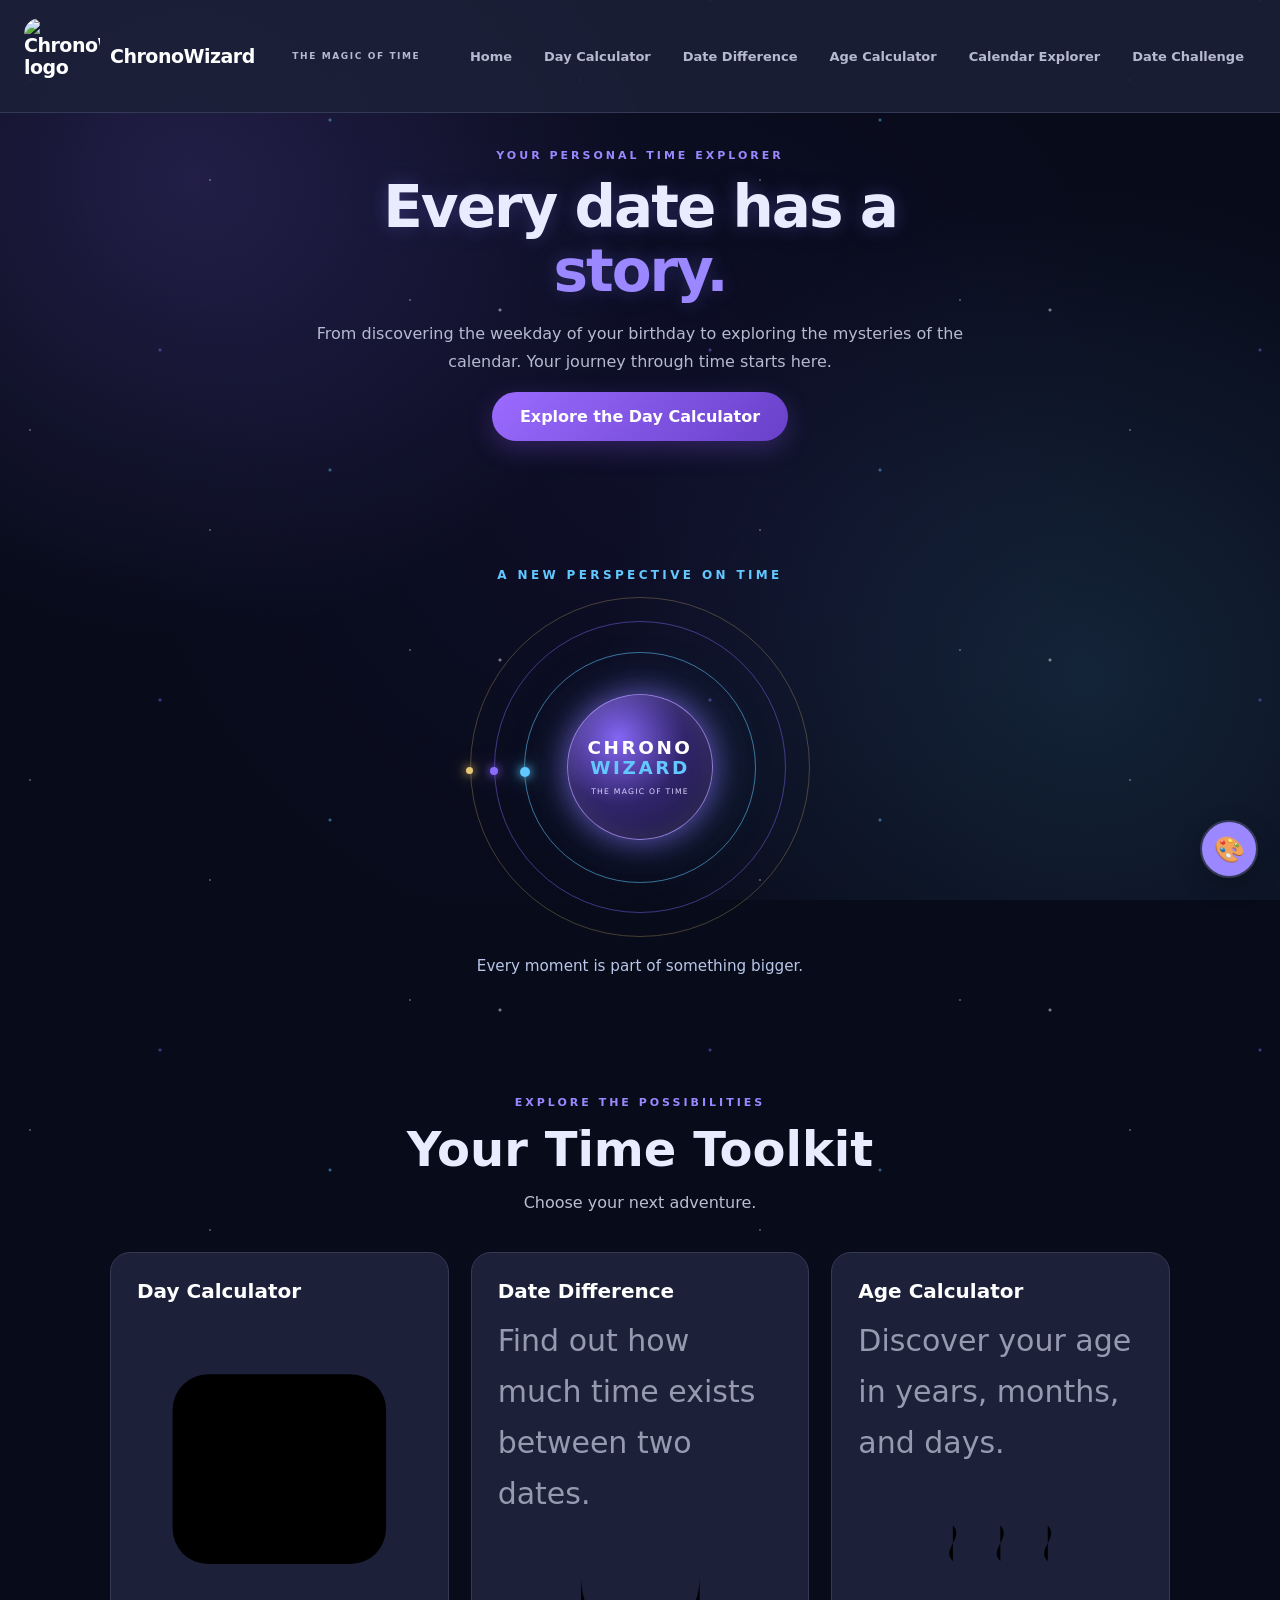
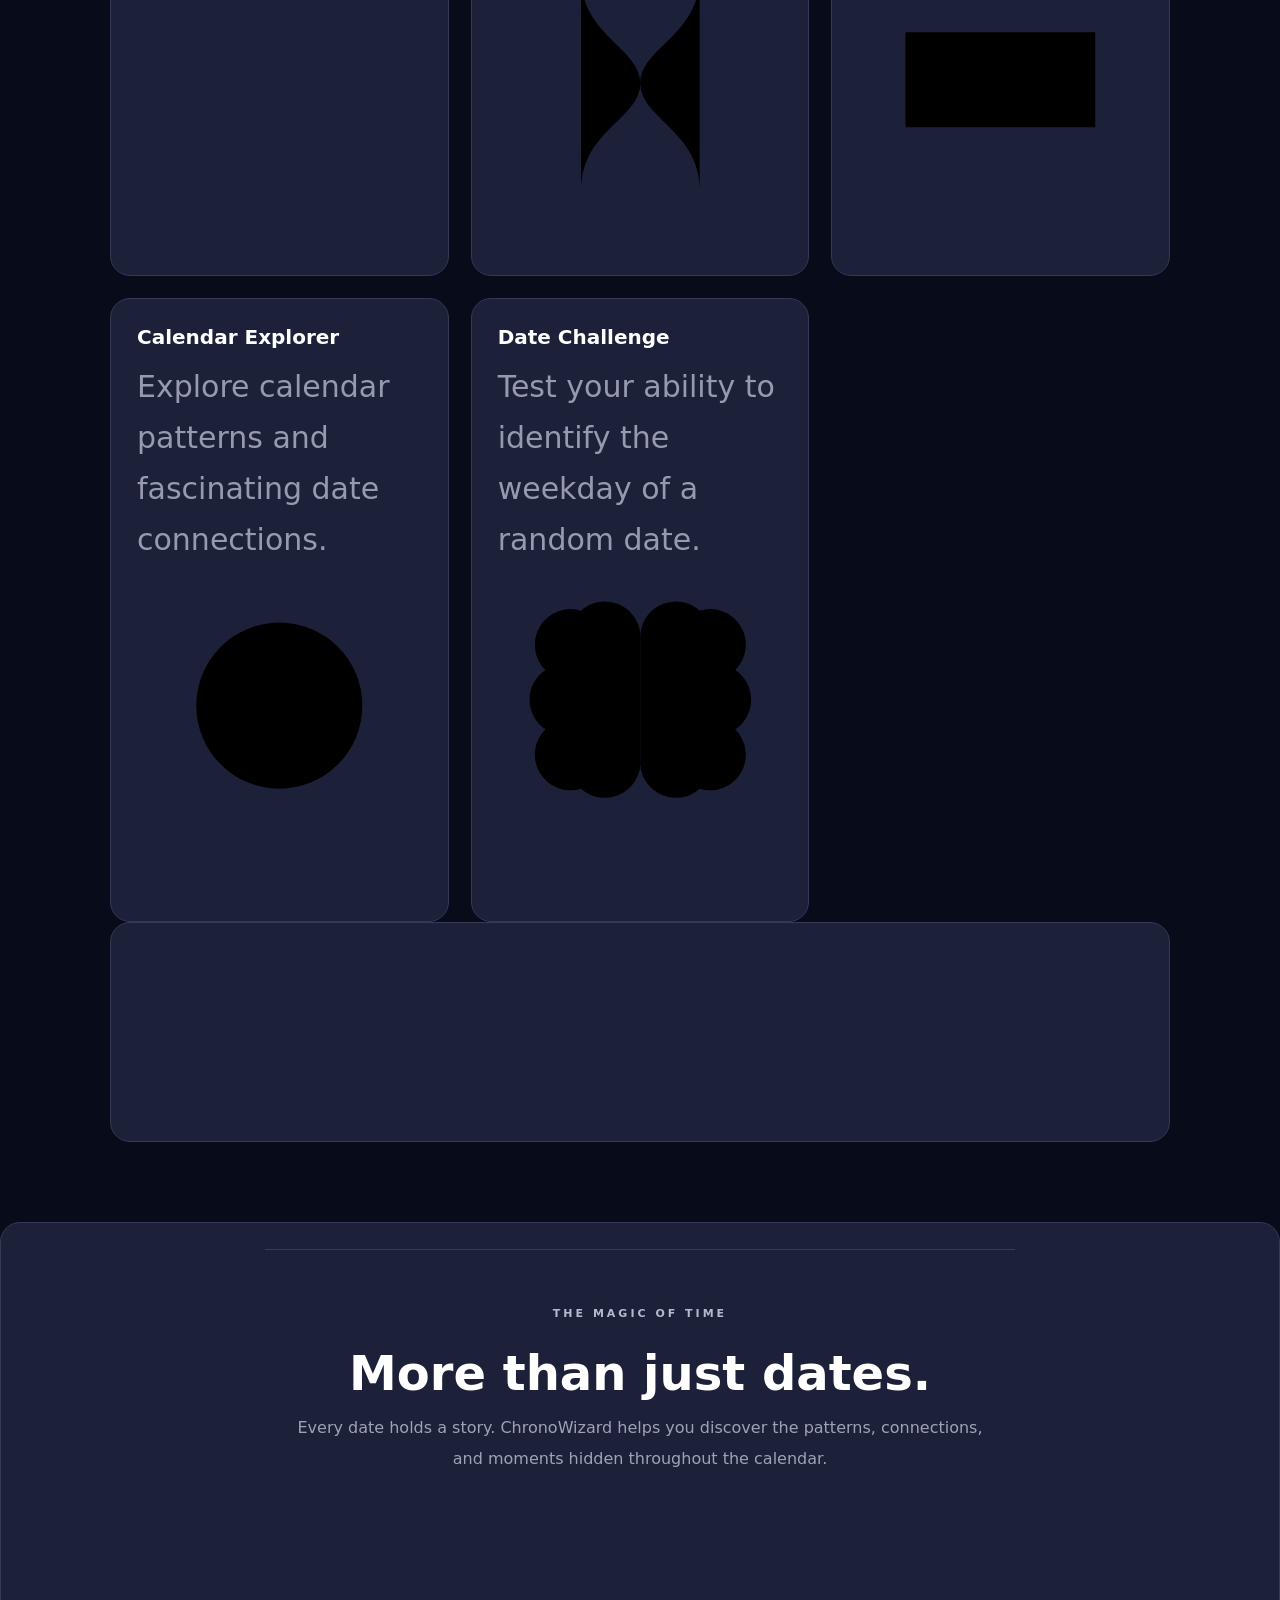
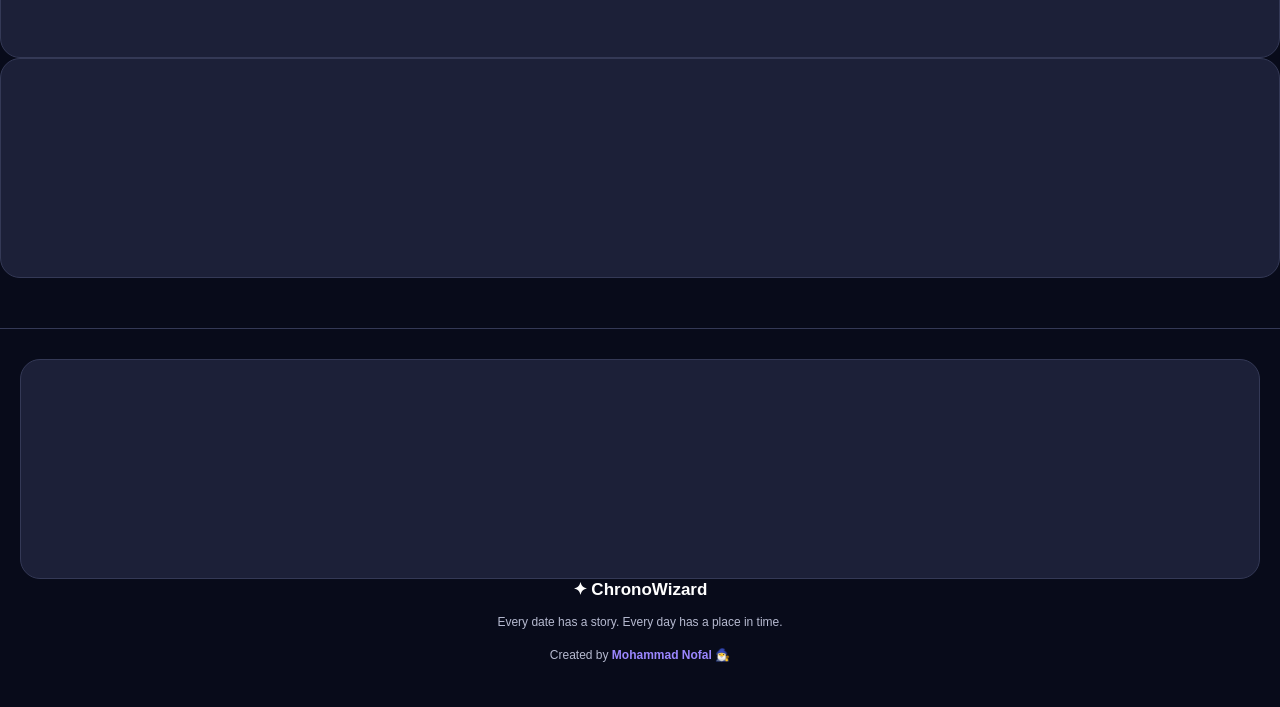
==== index.html @ ea241f42 "Update tool icons to SVG in index.html r Replaced text icons with SVG graphics for better visuals." ====
<!DOCTYPE html>
<html lang="en">
<head>
  <meta charset="UTF-8">
  <meta name="viewport" content="width=device-width, initial-scale=1">

  <title>ChronoWizard 🧙‍♂️ — The Magic of Time</title>

  <meta name="description" content="Explore time with ChronoWizard. Discover weekdays, calculate dates, explore calendar patterns, and challenge your knowledge of time.">

  <link rel="icon" type="image/png" href="/favicon.png">
  <link rel="stylesheet" href="./style.css">

  <meta property="og:type" content="website">
  <meta property="og:title" content="ChronoWizard — The Magic of Time">
  <meta property="og:description" content="Every date has a story. Discover yours with ChronoWizard!">
  <meta property="og:url" content="https://chronowizard.com/">
  <meta property="og:image" content="https://i.ibb.co/9mCcN4Ks/Chrono-Wizard-The-Magic-of-Time.png">

  <meta name="twitter:card" content="summary_large_image">
  <meta name="twitter:title" content="ChronoWizard — The Magic of Time">
  <meta name="twitter:description" content="Every date has a story. Discover yours!">
  <meta name="twitter:image" content="https://i.ibb.co/9mCcN4Ks/Chrono-Wizard-The-Magic-of-Time.png">
</head>

<body>

  <!-- HEADER -->
  <header class="site-header">
    <a class="brand" href="/" aria-label="ChronoWizard home">
      <img
        src="https://i.postimg.cc/wBtN96Rg/Magical-Wizard-Hat-Calendar-Icon.png"
        alt="ChronoWizard logo"
        class="brand-icon"
      >
      <span class="brand-name">ChronoWizard</span>
    </a>

    <span class="brand-tag">THE MAGIC OF TIME</span>

    <button class="menu-toggle" id="menu-toggle" type="button"
      aria-label="Open navigation" aria-expanded="false">
      ☰
    </button>

    <nav class="main-nav" id="main-nav">
      <a href="/">Home</a>
      <a href="/calculator/">Day Calculator</a>
      <a href="/date-difference/">Date Difference</a>
      <a href="/age-calculator/">Age Calculator</a>
      <a href="/calendar/">Calendar Explorer</a>
      <a href="/challenge/">Date Challenge</a>
    </nav>
  </header>

  <main>

    
<!-- HERO -->
<section class="hero home-hero">
  <p class="eyebrow">YOUR PERSONAL TIME EXPLORER</p>

  <h1>Every date has a <span>story.</span></h1>

  <p class="subtitle">
    From discovering the weekday of your birthday
    to exploring the mysteries of the calendar.
    Your journey through time starts here.
  </p>

  <a href="/calculator/" class="home-cta">
    Explore the Day Calculator
  </a>
</section>

<!-- COSMIC ORBITAL CLOCK -->
<section class="cosmic-clock-section" aria-label="ChronoWizard cosmic clock">
  <p class="cosmic-clock-label">A NEW PERSPECTIVE ON TIME</p>

  <div class="cosmic-clock">
    <div class="orbit orbit-one">
      <span class="orbit-dot"></span>
    </div>

    <div class="orbit orbit-two">
      <span class="orbit-dot"></span>
    </div>

    <div class="orbit orbit-three">
      <span class="orbit-dot"></span>
    </div>

    <div class="clock-core">
      <div class="core-glow"></div>
      <div class="core-content">
        <span class="core-title">CHRONO</span>
        <span class="core-title core-title-bottom">WIZARD</span>
        <span class="core-caption">THE MAGIC OF TIME</span>
      </div>
    </div>
  </div>

  <p class="cosmic-clock-caption">
    Every moment is part of something bigger.
  </p>
</section>

<!-- FEATURES -->
<section class="tools-section">
  <div class="section-heading">
    <p class="eyebrow">EXPLORE THE POSSIBILITIES</p>
    <h2>Your Time Toolkit</h2>
    <p>Choose your next adventure.</p>
  </div>

  <div class="tools-grid">

    <a href="/calculator/" class="tool-card">
      <span class="tool-icon">
      <h3>Day Calculator</h3>
      <svg viewBox="0 0 24 24" aria-hidden="true">
    <rect x="3" y="5" width="18" height="16" rx="3"/>
    <path d="M16 3v4M8 3v4M3 10h18M8 14h3M8 17h2"/>
  </svg>
</span>

    <a href="/date-difference/" class="tool-card">
      <span class="tool-icon">
      <h3>Date Difference</h3>
      <p>Find out how much time exists between two dates.</p>
      <svg viewBox="0 0 24 24" aria-hidden="true">
    <path d="M6 3h12M6 21h12M7 3c0 5 5 6 5 9s-5 4-5 9M17 3c0 5-5 6-5 9s5 4 5 9"/>
    <path d="M9 17h6"/>
  </svg>
</span>

    <a href="/age-calculator/" class="tool-card">
      <span class="tool-icon">
      <h3>Age Calculator</h3>
      <p>Discover your age in years, months, and days.</p>
      <svg viewBox="0 0 24 24" aria-hidden="true">
    <path d="M4 12h16v8H4zM4 16h16M8 12V9M16 12V9"/>
    <path d="M8 6c-1-1 1-2 0-3M12 6c-1-1 1-2 0-3M16 6c-1-1 1-2 0-3"/>
    <path d="M3 20h18"/>
  </svg>
</span>

    <a href="/calendar/" class="tool-card">
      <span class="tool-icon">
      <h3>Calendar Explorer</h3>
      <p>Explore calendar patterns and fascinating date connections.</p>
      <svg viewBox="0 0 24 24" aria-hidden="true">
    <circle cx="12" cy="10" r="7"/>
    <path d="M8 20h8M10 17v3M14 17v3M9 10l2 2 4-4"/>
    <path d="M18 3l1-2M21 7l2-1"/>
  </svg>
</span>

    <a href="/challenge/" class="tool-card">
      <span class="tool-icon">
      <h3>Date Challenge</h3>
      <p>Test your ability to identify the weekday of a random date.</p>
      <span class="tool-icon">
  <svg viewBox="0 0 24 24" aria-hidden="true">
    <path d="M12 4a3 3 0 0 0-5-2 3 3 0 0 0-3 5 3 3 0 0 0 0 5 3 3 0 0 0 3 5 3 3 0 0 0 5-2z"/>
    <path d="M12 4a3 3 0 0 1 5-2 3 3 0 0 1 3 5 3 3 0 0 1 0 5 3 3 0 0 1-3 5 3 3 0 0 1-5-2z"/>
    <path d="M12 4v16M8 8l2 2M16 8l-2 2M8 14l2-1M16 14l-2-1"/>
  </svg>
</span>

  </div>
</section>


    <!-- ABOUT -->
    <section class="about-section">
      <p class="eyebrow">THE MAGIC OF TIME</p>
      <h2>More than just dates.</h2>
      <p>
        Every date holds a story. ChronoWizard helps you
        discover the patterns, connections, and moments
        hidden throughout the calendar.
      </p>
    </section>

  </main>

  <!-- FOOTER -->
  <footer class="site-footer">
    <a class="footer-brand" href="/">
      ✦ ChronoWizard
    </a>

    <p>Every date has a story. Every day has a place in time.</p>

    <p class="creator-credit">
      Created by <strong>Mohammad Nofal</strong> 🧙‍♂️
    </p>
  </footer>

  <!-- THEME PICKER -->
  <div class="theme-picker">
    <button
      id="theme-toggle"
      class="theme-toggle"
      type="button"
      aria-label="Choose website colors"
      aria-expanded="false"
      aria-controls="theme-menu"
    >
      🎨
    </button>

    <div id="theme-menu" class="theme-menu" hidden>
      <h3>Choose your vibe</h3>

      <button class="theme-option active" type="button" data-theme="purple">
        <span class="swatch purple"></span> Purple Dream
      </button>
      <button class="theme-option" type="button" data-theme="ocean">
        <span class="swatch ocean"></span> Ocean Blue
      </button>
      <button class="theme-option" type="button" data-theme="forest">
        <span class="swatch forest"></span> Forest Green
      </button>
      <button class="theme-option" type="button" data-theme="sunset">
        <span class="swatch sunset"></span> Sunset Orange
      </button>
      <button class="theme-option" type="button" data-theme="rose">
        <span class="swatch rose"></span> Rose Pink
      </button>
      <button class="theme-option" type="button" data-theme="red">
        <span class="swatch red"></span> Cherry Red
      </button>
      <button class="theme-option" type="button" data-theme="gold">
        <span class="swatch gold"></span> Golden Hour
      </button>
      <button class="theme-option" type="button" data-theme="ice">
        <span class="swatch ice"></span> Ice Blue
      </button>
      <button class="theme-option" type="button" data-theme="midnight">
        <span class="swatch midnight"></span> Midnight Black
      </button>
      <button class="theme-option" type="button" data-theme="white">
        <span class="swatch white"></span> Glacier White
      </button>
      <button class="theme-option" type="button" data-theme="lavender">
        <span class="swatch lavender"></span> Soft Lavender
      </button>
    </div>
  </div>

  <script src="./script.js"></script>

  <script>
    const menuToggle = document.getElementById("menu-toggle");
    const mainNav = document.getElementById("main-nav");

    menuToggle.addEventListener("click", () => {
      const isOpen = mainNav.classList.toggle("open");
      menuToggle.setAttribute("aria-expanded", isOpen);
      menuToggle.setAttribute(
        "aria-label",
        isOpen ? "Close navigation" : "Open navigation"
      );
      menuToggle.textContent = isOpen ? "✕" : "☰";
    });
  </script>

</body>
</html>
---- style.css ----
* {
  box-sizing: border-box;
}

body {
  margin: 0;
  min-height: 100vh;
  display: grid;
  place-items: center;
  padding: 24px;
  font-family: -apple-system, BlinkMacSystemFont, sans-serif;
  color: white;
  background: #101326;
}

.app {
  width: 100%;
  max-width: 540px;
  text-align: center;
}

.eyebrow {
  color: #a99aff;
  font-size: 12px;
  letter-spacing: 3px;
  font-weight: 700;
}

h1 {
  font-size: clamp(32px, 7vw, 48px);
  margin: 18px 0 10px;
}

h1 span {
  color: #a99aff;
}

.subtitle {
  color: #b6bad0;
  margin-bottom: 32px;
}

.calculator {
  background: #1c2038;
  border: 1px solid #343956;
  border-radius: 22px;
  padding: 26px;
  text-align: left;
}

label {
  display: block;
  margin-bottom: 10px;
  color: #d9dbeb;
}

input, button {
  width: 100%;
  padding: 15px;
  border-radius: 12px;
  font-size: 16px;
}

input {
  background: #101326;
  border: 1px solid #454b6d;
  color: white;
}

button {
  margin-top: 16px;
  border: none;
  background: #9b87ff;
  color: #17132b;
  font-weight: 700;
  cursor: pointer;
}

button:hover {
  background: #b5a7ff;
}

#result {
  margin-top: 22px;
  padding: 18px;
  border-radius: 12px;
  background: #272c49;
  color: #d8d3ff;
  text-align: center;
}

.footer {
  margin-top: 26px;
  color: #858ba9;
  font-size: 13px;
}

/* Theme colors */
:root,
body[data-theme="purple"] {
  --page: #101326;
  --panel: #1c2038;
  --card: #272c49;
  --border: #343956;
  --accent: #9b87ff;
  --text: #ffffff;
  --muted: #b6bad0;
  --result: #d8d3ff;
}

body[data-theme="ocean"] {
  --page: #071b2b;
  --panel: #103047;
  --card: #17435d;
  --border: #285a74;
  --accent: #39c6e8;
  --text: #f2fcff;
  --muted: #b6dce8;
  --result: #b8f0ff;
}

body[data-theme="forest"] {
  --page: #10231c;
  --panel: #1b382b;
  --card: #274b39;
  --border: #3a644d;
  --accent: #65d99a;
  --text: #f2fff6;
  --muted: #b8d9c3;
  --result: #baffd2;
}

body[data-theme="sunset"] {
  --page: #291710;
  --panel: #47271c;
  --card: #603627;
  --border: #824a35;
  --accent: #ff9b62;
  --text: #fff7f0;
  --muted: #e9c2ad;
  --result: #ffd0ac;
}

body[data-theme="rose"] {
  --page: #291522;
  --panel: #442238;
  --card: #5a2c49;
  --border: #79405f;
  --accent: #ff86ba;
  --text: #fff5fa;
  --muted: #e5bfd1;
  --result: #ffc9e1;
}

body[data-theme="red"] {
  --page: #250e13;
  --panel: #411922;
  --card: #59232e;
  --border: #773541;
  --accent: #ff596b;
  --text: #fff5f5;
  --muted: #e8bfc4;
  --result: #ffc3ca;
}

body[data-theme="gold"] {
  --page: #241d0c;
  --panel: #403319;
  --card: #594522;
  --border: #79602d;
  --accent: #ffd166;
  --text: #fffaf0;
  --muted: #e6d6ad;
  --result: #ffebb0;
}

body[data-theme="ice"] {
  --page: #101e2b;
  --panel: #1c3042;
  --card: #263f55;
  --border: #3d5b73;
  --accent: #8ddcff;
  --text: #f5fbff;
  --muted: #c0d8e8;
  --result: #c8eeff;
}

body[data-theme="midnight"] {
  --page: #090909;
  --panel: #191919;
  --card: #252525;
  --border: #414141;
  --accent: #eeeeee;
  --text: #ffffff;
  --muted: #c3c3c3;
  --result: #eeeeee;
}

body[data-theme="white"] {
  --page: #f5f7fb;
  --panel: #ffffff;
  --card: #edf0f7;
  --border: #d8deeb;
  --accent: #7762d9;
  --text: #202238;
  --muted: #626980;
  --result: #40366f;
}

body[data-theme="lavender"] {
  --page: #211b2b;
  --panel: #332940;
  --card: #443650;
  --border: #665477;
  --accent: #d8b4fe;
  --text: #fff8ff;
  --muted: #dfcfe9;
  --result: #eedcff;
}

/* Apply selected colors */
body {
  background: var(--page);
  color: var(--text);
  transition: background .25s ease, color .25s ease;
}

.calculator {
  background: var(--panel);
  border-color: var(--border);
}

.subtitle {
  color: var(--muted);
}

input {
  background: var(--page);
  color: var(--text);
  border-color: var(--border);
  color-scheme: dark;
}

button:not(.theme-toggle):not(.theme-option) {
  background: var(--accent);
}

button:not(.theme-toggle):not(.theme-option):hover {
  filter: brightness(1.12);
}

#result {
  background: var(--card);
  color: var(--result);
}

.eyebrow,
h1 span {
  color: var(--accent);
}

/* Floating theme picker */
.theme-picker {
  position: fixed;
  right: 22px;
  bottom: 22px;
  z-index: 9999;
}

.theme-toggle {
  width: 58px;
  height: 58px;
  padding: 0;
  margin: 0;
  border-radius: 50%;
  background: var(--accent);
  font-size: 26px;
  border: 2px solid var(--border);
  box-shadow: 0 8px 24px #0005;
  cursor: pointer;
}

.theme-menu {
  position: absolute;
  right: 0;
  bottom: 70px;
  width: 230px;
  max-height: 65vh;
  overflow-y: auto;
  padding: 14px;
  border: 1px solid var(--border);
  border-radius: 18px;
  background: var(--panel);
  box-shadow: 0 12px 35px #0006;
}

.theme-menu[hidden] {
  display: none;
}

.theme-menu h3 {
  margin: 4px 4px 12px;
  color: var(--text);
  font-size: 16px;
}

.theme-option {
  display: flex;
  align-items: center;
  gap: 10px;
  width: 100%;
  padding: 10px;
  margin: 3px 0;
  background: transparent !important;
  color: var(--text);
  border: 1px solid transparent;
  border-radius: 10px;
  text-align: left;
  font-size: 13px;
  cursor: pointer;
}

.theme-option:hover,
.theme-option.active {
  background: var(--card) !important;
  border-color: var(--accent);
}

.swatch {
  width: 18px;
  height: 18px;
  flex-shrink: 0;
  border-radius: 50%;
}

.swatch.purple { background: #9b87ff; }
.swatch.ocean { background: #39c6e8; }
.swatch.forest { background: #65d99a; }
.swatch.sunset { background: #ff9b62; }
.swatch.rose { background: #ff86ba; }
.swatch.red { background: #ff596b; }
.swatch.gold { background: #ffd166; }
.swatch.ice { background: #8ddcff; }
.swatch.midnight { background: #eeeeee; }
.swatch.glacier { background: #ffffff; }
.swatch.lavender { background: #d8b4fe; }


/* Previous and next weekday finder */
.occurrence-card {
  margin-top: 20px;
  padding: 24px;
  background: var(--panel);
  border: 1px solid var(--border);
  border-radius: 22px;
  text-align: center;
}

.occurrence-card h2 {
  margin-top: 0;
  font-size: 21px;
  color: var(--accent);
}

.occurrence-card > p {
  color: var(--muted);
  font-size: 14px;
  line-height: 1.6;
}

.occurrence-results {
  display: grid;
  grid-template-columns: 1fr 1fr;
  gap: 12px;
  margin-top: 20px;
}

.occurrence-item {
  min-width: 0;
  padding: 16px 8px;
  border-radius: 14px;
  background: var(--card);
}

.occurrence-item span,
.occurrence-item small {
  display: block;
  color: var(--muted);
  font-size: 12px;
}

.occurrence-item strong {
  display: block;
  margin: 12px 0 8px;
  color: var(--result);
  font-size: 16px;
  overflow-wrap: anywhere;
}

@media (max-width: 380px) {
  .occurrence-results {
    grid-template-columns: 1fr;
  }
}


.year-match-card {
  margin-top: 20px;
  padding: 24px;
  background: var(--panel);
  border: 1px solid var(--border);
  border-radius: 22px;
  text-align: center;
}

.year-match-card h2 {
  margin-top: 0;
  font-size: 21px;
  color: var(--accent);
}

.year-match-card p {
  color: var(--muted);
  font-size: 14px;
  line-height: 1.6;
}

.year-match-result {
  margin-top: 18px;
  padding: 20px 12px;
  background: var(--card);
  border-radius: 14px;
  display: flex;
  flex-direction: column;
  align-items: center;
  gap: 12px;
  overflow-wrap: anywhere;
}

#year-match-original,
#year-match-years {
  color: var(--muted);
  font-size: 13px;
}

#year-match-next {
  color: var(--result);
  font-size: 19px;
}

.year-match-result .arrow {
  color: var(--accent);
  font-size: 22px;
}


#share-result {
  width: 100%;
  margin-top: 12px;
  padding: 14px;
  border: 1px solid var(--accent);
  border-radius: 12px;
  background: transparent;
  color: var(--accent);
  font-size: 15px;
  font-weight: 600;
  cursor: pointer;
  transition: background 0.2s, color 0.2s;
}

#share-result:hover:not(:disabled) {
  background: var(--accent);
  color: white;
}

#share-result:disabled {
  opacity: 0.45;
  cursor: not-allowed;
}


/* ========================================
   CHRONOWIZARD — PREMIUM DESIGN UPGRADE
   Preserves existing theme variables
======================================== */

/* 1. Smoother sizing everywhere */
* {
  box-sizing: border-box;
}

html {
  scroll-behavior: smooth;
}

body {
  min-height: 100vh;
  overflow-x: hidden;
  -webkit-font-smoothing: antialiased;
  text-rendering: optimizeLegibility;
}

/* 2. Subtle magical background glow */
body::before {
  content: "";
  position: fixed;
  inset: 0;
  z-index: -1;
  pointer-events: none;
  background:
    radial-gradient(
      ellipse at 15% 10%,
      color-mix(in srgb, var(--accent) 13%, transparent),
      transparent 55%
    ),
    radial-gradient(
      ellipse at 90% 85%,
      color-mix(in srgb, var(--accent) 9%, transparent),
      transparent 50%
    );
}

/* 3. Main content */
.app {
  width: min(100% - 32px, 600px);
  margin: 0 auto;
  padding: 48px 0 100px;
  animation: cw-enter 700ms ease-out both;
}

.eyebrow {
  letter-spacing: 3px;
  font-size: 11px;
  font-weight: 800;
  text-transform: uppercase;
  color: var(--accent);
  animation: cw-enter 700ms 100ms ease-out both;
}

.app h1 {
  letter-spacing: -1.8px;
  line-height: 1.1;
  overflow-wrap: anywhere;
}

.app h1 span {
  display: inline-block;
  color: var(--accent);
  animation: cw-sparkle 3s ease-in-out infinite;
}

.subtitle {
  line-height: 1.7;
}

/* 4. Calculator card */
.calculator,
.occurrence-card,
.year-match-card {
  border: 1px solid var(--border);
  border-radius: 24px;
  box-shadow:
    0 12px 35px rgba(0, 0, 0, 0.08),
    inset 0 1px 0 rgba(255, 255, 255, 0.04);
  transition:
    border-color 250ms ease,
    box-shadow 250ms ease,
    transform 250ms ease;
}

.calculator {
  padding: clamp(18px, 5vw, 30px);
  margin-top: 28px;
  background:
    linear-gradient(
      145deg,
      color-mix(in srgb, var(--accent) 5%, var(--panel)),
      var(--panel) 65%
    );
}

.calculator:focus-within {
  border-color: var(--accent);
  box-shadow: 0 12px 40px
    color-mix(in srgb, var(--accent) 12%, transparent);
}

/* 5. Date input */
input[type="date"] {
  width: 100%;
  min-height: 52px;
  padding: 12px 14px;
  border: 1px solid var(--border);
  border-radius: 13px;
  background: var(--card);
  color: var(--text);
  font: inherit;
  color-scheme: dark;
  transition:
    border-color 200ms ease,
    box-shadow 200ms ease;
}

input[type="date"]:focus {
  outline: none;
  border-color: var(--accent);
  box-shadow: 0 0 0 3px
    color-mix(in srgb, var(--accent) 18%, transparent);
}

/* 6. Buttons */
#calculate,
#share-result {
  min-height: 50px;
  border-radius: 14px;
  font: inherit;
  font-weight: 750;
  cursor: pointer;
  transition:
    transform 180ms ease,
    box-shadow 180ms ease,
    background 180ms ease,
    border-color 180ms ease;
  -webkit-tap-highlight-color: transparent;
}

#calculate {
  box-shadow: 0 5px 18px
    color-mix(in srgb, var(--accent) 20%, transparent);
}

#calculate:hover,
#share-result:hover:not(:disabled) {
  transform: translateY(-2px);
  box-shadow: 0 8px 22px
    color-mix(in srgb, var(--accent) 23%, transparent);
}

#calculate:active,
#share-result:active:not(:disabled) {
  transform: scale(0.98);
}

#calculate:focus-visible,
#share-result:focus-visible,
.theme-toggle:focus-visible,
.theme-option:focus-visible {
  outline: 3px solid var(--accent);
  outline-offset: 4px;
}

/* 7. Result reveal */
#result {
  overflow-wrap: anywhere;
  animation: cw-result-in 400ms ease-out;
}

#result:not(:empty) {
  line-height: 1.7;
}

#share-result {
  width: 100%;
}

/* 8. Weekly and future-year cards */
.occurrence-card,
.year-match-card {
  padding: clamp(18px, 5vw, 26px);
  margin-top: 20px;
  background: var(--panel);
  animation: cw-enter 600ms ease-out both;
}

.occurrence-card {
  animation-delay: 100ms;
}

.year-match-card {
  animation-delay: 180ms;
}

.occurrence-item {
  border: 1px solid var(--border);
  transition:
    transform 200ms ease,
    border-color 200ms ease;
}

.occurrence-item:hover {
  transform: translateY(-3px);
  border-color: var(--accent);
}

.year-match-result {
  border: 1px solid var(--border);
}

/* 9. Theme picker */
.theme-picker {
  z-index: 100;
}

.theme-toggle {
  box-shadow: 0 5px 22px rgba(0, 0, 0, 0.2);
  transition: transform 200ms ease;
}

.theme-toggle:hover {
  transform: rotate(12deg) scale(1.06);
}

.theme-menu {
  max-height: min(70vh, 500px);
  overflow-y: auto;
  overscroll-behavior: contain;
  box-shadow: 0 16px 45px rgba(0, 0, 0, 0.25);
  animation: cw-menu-in 180ms ease-out;
}

/* 10. Animations */
@keyframes cw-enter {
  from {
    opacity: 0;
    transform: translateY(14px);
  }
  to {
    opacity: 1;
    transform: translateY(0);
  }
}

@keyframes cw-result-in {
  from {
    opacity: 0;
    transform: translateY(8px);
  }
  to {
    opacity: 1;
    transform: translateY(0);
  }
}

@keyframes cw-menu-in {
  from {
    opacity: 0;
    transform: translateY(6px) scale(0.98);
  }
  to {
    opacity: 1;
    transform: translateY(0) scale(1);
  }
}

@keyframes cw-sparkle {
  0%, 100% {
    transform: rotate(0deg) scale(1);
  }
  50% {
    transform: rotate(8deg) scale(1.12);
  }
}

/* 11. Mobile layout */
@media (max-width: 600px) {
  .app {
    width: calc(100% - 28px);
    padding-top: 32px;
    padding-bottom: 110px;
  }

  .app h1 {
    font-size: clamp(30px, 8vw, 42px);
    letter-spacing: -1.2px;
  }

  .calculator,
  .occurrence-card,
  .year-match-card {
    border-radius: 19px;
  }

  .occurrence-results {
    gap: 9px;
  }

  .occurrence-item {
    padding: 15px 7px;
  }

  #calculate,
  #share-result {
    min-height: 52px;
  }

  .theme-menu {
    width: min(280px, calc(100vw - 28px));
  }
}

/* 12. Respect reduced-motion preferences */
@media (prefers-reduced-motion: reduce) {
  *,
  *::before,
  *::after {
    scroll-behavior: auto !important;
    animation-duration: 0.01ms !important;
    animation-iteration-count: 1 !important;
    transition-duration: 0.01ms !important;
  }
}


/* CHRONOWIZARD BRAND IDENTITY */

.site-header {
  display: flex;
  align-items: center;
  justify-content: space-between;
  flex-wrap: wrap;
  gap: 12px;
  padding-bottom: 20px;
  margin-bottom: 32px;
  border-bottom: 1px solid var(--border);
}

.brand {
  display: inline-flex;
  align-items: center;
  gap: 10px;
  color: var(--text);
  text-decoration: none;
  font-weight: 850;
  font-size: 19px;
  letter-spacing: -0.5px;
}

.brand-icon {
  width: 76px;
  height: 76px;
  object-fit: contain;
  display: block;
  flex-shrink: 0;
  border-radius: 16px;
}

.brand-tag {
  color: var(--muted);
  font-size: 9px;
  font-weight: 800;
  letter-spacing: 1.6px;
}

.hero {
  padding: 8px 0 12px;
  text-align: center;
}

.hero .eyebrow {
  margin-bottom: 14px;
}

.hero h1 {
  margin: 0 auto;
  max-width: 560px;
  font-size: clamp(34px, 7vw, 52px);
  font-weight: 900;
  line-height: 1.12;
  letter-spacing: -2px;
}

.hero h1 span {
  color: var(--accent);
}

.hero .subtitle {
  max-width: 400px;
  margin: 16px auto 0;
  color: var(--muted);
  font-size: 15px;
}

.quick-nav {
  display: flex;
  justify-content: center;
  flex-wrap: wrap;
  gap: 8px;
  margin: 22px 0 26px;
}

.quick-nav a {
  display: inline-flex;
  align-items: center;
  justify-content: center;
  min-height: 40px;
  padding: 9px 13px;
  border: 1px solid var(--border);
  border-radius: 999px;
  background: var(--panel);
  color: var(--text);
  text-decoration: none;
  font-size: 12px;
  font-weight: 700;
  transition:
    transform 180ms ease,
    border-color 180ms ease,
    color 180ms ease;
}

.quick-nav a:hover {
  transform: translateY(-2px);
  border-color: var(--accent);
  color: var(--accent);
}

#calculator-section,
#weekly-section,
#year-match-section {
  scroll-margin-top: 20px;
}

@media (max-width: 480px) {
  .site-header {
    align-items: flex-start;
    flex-direction: column;
    gap: 8px;
    margin-bottom: 24px;
  }

  .brand-tag {
    margin-left: 46px;
  }

  .hero h1 {
    letter-spacing: -1.3px;
  }

  .quick-nav {
    gap: 7px;
  }

  .quick-nav a {
    padding: 9px 11px;
    font-size: 11px;
  }
}


/* PROFESSIONAL FOOTER */

.site-footer {
  margin-top: 44px;
  padding: 28px 12px 12px;
  border-top: 1px solid var(--border);
  text-align: center;
}

.footer-brand {
  color: var(--text);
  font-size: 17px;
  font-weight: 850;
  text-decoration: none;
}

.site-footer p {
  color: var(--muted);
  font-size: 12px;
  line-height: 1.7;
}

.creator-credit strong {
  color: var(--accent);
}

.back-to-top {
  display: inline-block;
  margin-top: 8px;
  padding: 9px 14px;
  border: 1px solid var(--border);
  border-radius: 999px;
  color: var(--text);
  font-size: 12px;
  text-decoration: none;
  transition: border-color 180ms ease;
}

.back-to-top:hover {
  border-color: var(--accent);
}


.swatch.white {
  background: #ffffff;
  border: 1px solid #d1d5db;
}


/* Mobile-friendly layout */
@media (max-width: 600px) {
  .site-header {
    padding: 14px 16px;
    gap: 10px;
    flex-wrap: wrap;
  }

  .brand {
    gap: 8px;
    min-width: 0;
  }

  .brand-icon {
    width: 40px;
    height: 40px;
  }

  .brand-name {
    font-size: 20px;
  }

  .brand-tag {
    font-size: 10px;
    letter-spacing: 1px;
  }

  body {
    overflow-x: hidden;
  }

  input,
  select,
  button,
  textarea {
    max-width: 100%;
    box-sizing: border-box;
  }

  img {
    max-width: 100%;
  }
}

@media (max-width: 380px) {
  .brand-name {
    font-size: 18px;
  }

  .brand-icon {
    width: 36px;
    height: 36px;
  }

  .brand-tag {
    font-size: 9px;
  }
}

/* ========================================
   CHRONOWIZARD MULTI-PAGE HOMEPAGE
======================================== */

/* Header navigation */
.site-header {
  position: relative;
  flex-wrap: wrap;
}

.main-nav {
  display: flex;
  align-items: center;
  justify-content: center;
  gap: 24px;
  width: 100%;
  margin-top: 18px;
}

.main-nav a {
  color: var(--text-color, inherit);
  text-decoration: none;
  font-size: 0.9rem;
  transition: color 0.2s ease;
}

.main-nav a:hover {
  color: #b99aff;
}

.menu-toggle {
  display: none;
  background: transparent;
  border: 0;
  color: inherit;
  font-size: 1.7rem;
  cursor: pointer;
}

/* Homepage hero */
.home-hero {
  max-width: 850px;
  margin: 65px auto 80px;
  padding: 50px 24px;
  text-align: center;
}

.home-hero h1 {
  font-size: clamp(2.5rem, 6vw, 4.5rem);
  margin: 18px 0;
}

.home-hero .subtitle {
  max-width: 650px;
  margin: 0 auto 30px;
  line-height: 1.8;
}

.home-cta {
  display: inline-block;
  margin-top: 15px;
  padding: 15px 28px;
  border-radius: 30px;
  background: linear-gradient(135deg, #9b6bff, #6840c9);
  color: white;
  text-decoration: none;
  font-weight: 700;
  box-shadow: 0 8px 25px rgba(125, 80, 220, 0.3);
  transition: transform 0.2s ease, box-shadow 0.2s ease;
}

.home-cta:hover {
  transform: translateY(-3px);
  box-shadow: 0 12px 30px rgba(125, 80, 220, 0.45);
}

/* Feature section */
.tools-section {
  max-width: 1100px;
  margin: 0 auto;
  padding: 30px 24px 80px;
}

.section-heading {
  text-align: center;
  margin-bottom: 40px;
}

.section-heading h2,
.about-section h2 {
  font-size: clamp(2rem, 4vw, 3rem);
  margin: 12px 0;
}

.section-heading > p:last-child {
  opacity: 0.8;
}

.tools-grid {
  display: grid;
  grid-template-columns: repeat(3, minmax(0, 1fr));
  gap: 22px;
}

.tool-card {
  display: flex;
  flex-direction: column;
  min-height: 235px;
  padding: 28px;
  border: 1px solid rgba(180, 145, 255, 0.2);
  border-radius: 20px;
  background: rgba(120, 85, 175, 0.09);
  color: inherit;
  text-decoration: none;
  transition: transform 0.25s ease, border-color 0.25s ease,
              background 0.25s ease;
}

.tool-card:hover {
  transform: translateY(-7px);
  border-color: rgba(180, 145, 255, 0.7);
  background: rgba(120, 85, 175, 0.17);
}

.tool-icon {
  font-size: 2.3rem;
  margin-bottom: 16px;
}

.tool-card h3 {
  font-size: 1.25rem;
  margin: 0 0 12px;
}

.tool-card p {
  line-height: 1.7;
  opacity: 0.8;
  margin: 0 0 22px;
}

.tool-link {
  margin-top: auto;
  color: #b99aff;
  font-weight: 700;
  font-size: 0.9rem;
}

/* About section */
.about-section {
  max-width: 750px;
  margin: 0 auto 80px;
  padding: 55px 30px;
  text-align: center;
  border-top: 1px solid rgba(180, 145, 255, 0.2);
}

.about-section p:last-child {
  line-height: 1.9;
  opacity: 0.85;
}

/* Mobile layout */
@media (max-width: 800px) {
  .tools-grid {
    grid-template-columns: repeat(2, minmax(0, 1fr));
  }

  .main-nav {
    gap: 16px;
    flex-wrap: wrap;
  }
}

@media (max-width: 600px) {
  .site-header {
    justify-content: space-between;
  }

  .brand-tag {
    display: none;
  }

  .menu-toggle {
    display: block;
  }

  .main-nav {
    display: none;
    flex-direction: column;
    align-items: stretch;
    gap: 0;
    width: 100%;
    margin-top: 15px;
    padding: 10px 0;
    border-top: 1px solid rgba(180, 145, 255, 0.2);
  }

  .main-nav.open {
    display: flex;
  }

  .main-nav a {
    padding: 13px 8px;
  }

  .tools-grid {
    grid-template-columns: 1fr;
  }

  .tool-card {
    min-height: 190px;
  }

  .home-hero {
    margin: 35px auto 55px;
    padding: 35px 20px;
  }

  .tools-section {
    padding-bottom: 55px;
  }
}


/* =========================================
   CHRONOWIZARD — GLOBAL DESIGN FIX
   Overrides conflicting older CSS rules
========================================= */

/* Global layout */
* {
  box-sizing: border-box;
}

html {
  scroll-behavior: smooth;
}

body {
  display: block !important;
  min-height: 100vh;
  margin: 0;
  padding: 0;
  overflow-x: hidden;
  font-family: -apple-system, BlinkMacSystemFont, "Segoe UI", sans-serif;
  background: var(--page);
  color: var(--text);
  -webkit-font-smoothing: antialiased;
}

/* Background atmosphere */
body::before {
  content: "";
  position: fixed;
  inset: 0;
  z-index: -1;
  pointer-events: none;
  background:
    radial-gradient(
      ellipse at 15% 10%,
      color-mix(in srgb, var(--accent) 13%, transparent),
      transparent 55%
    ),
    radial-gradient(
      ellipse at 90% 85%,
      color-mix(in srgb, var(--accent) 9%, transparent),
      transparent 50%
    );
}

/* Header */
.site-header {
  position: relative;
  width: 100%;
  padding: 18px 24px;
  margin: 0;
  border-bottom: 1px solid var(--border);
  background: color-mix(in srgb, var(--panel) 88%, transparent);
}

.header-container {
  width: 100%;
  max-width: 1150px;
  margin: 0 auto;
  display: flex;
  align-items: center;
  justify-content: space-between;
  gap: 28px;
}

/* Logo */
.logo {
  display: inline-flex;
  align-items: center;
  gap: 12px;
  flex-shrink: 0;
  color: var(--text);
  text-decoration: none;
  font-size: 21px;
  font-weight: 850;
  letter-spacing: -0.6px;
}

.logo img {
  display: block;
  width: 48px !important;
  height: 48px !important;
  max-width: 48px !important;
  object-fit: contain;
  border-radius: 10px;
}

/* Navigation */
.main-nav {
  display: flex;
  align-items: center;
  justify-content: flex-end;
  flex-wrap: wrap;
  gap: 8px;
  width: auto;
  margin: 0;
}

.main-nav a {
  padding: 10px 12px;
  border-radius: 10px;
  color: var(--muted);
  text-decoration: none;
  font-size: 13px;
  font-weight: 650;
  transition: 0.2s ease;
}

.main-nav a:hover,
.main-nav a.active {
  color: var(--accent);
  background: var(--card);
}

/* Main page containers */
.page-container,
.app {
  width: min(100% - 40px, 1050px);
  max-width: 1050px;
  margin: 0 auto;
  padding: 55px 0 100px;
  text-align: left;
}

/* Hero section */
.hero,
.home-hero {
  max-width: 850px;
  margin: 0 auto 45px;
  padding: 25px 10px;
  text-align: center;
}

.hero h1,
.home-hero h1 {
  margin: 12px auto;
  color: var(--text);
  font-size: clamp(36px, 6vw, 58px);
  line-height: 1.1;
  letter-spacing: -2px;
}

.hero .subtitle,
.home-hero .subtitle {
  max-width: 700px;
  margin: 16px auto 0;
  color: var(--muted);
  font-size: 16px;
  line-height: 1.8;
}

/* Eyebrow text */
.eyebrow {
  color: var(--accent);
  font-size: 11px;
  font-weight: 800;
  letter-spacing: 3px;
  text-transform: uppercase;
}

/* Calculator cards */
.calculator-card,
.calculator,
.occurrence-card,
.year-match-card {
  width: 100%;
  max-width: 760px;
  margin: 25px auto;
  padding: clamp(22px, 4vw, 34px);
  border: 1px solid var(--border);
  border-radius: 22px;
  background: var(--panel);
  box-shadow: 0 15px 40px rgba(0, 0, 0, 0.12);
}

/* Card headings */
.calculator-card h2,
.calculator h2 {
  color: var(--text);
}

/* Form labels */
label {
  display: block;
  margin: 16px 0 9px;
  color: var(--text);
  font-size: 14px;
  font-weight: 650;
}

/* Inputs */
input,
select,
textarea {
  width: 100%;
  min-height: 50px;
  padding: 13px 15px;
  border: 1px solid var(--border);
  border-radius: 12px;
  background: var(--card);
  color: var(--text);
  font: inherit;
}

input::placeholder,
textarea::placeholder {
  color: var(--muted);
  opacity: 0.8;
}

input:focus,
select:focus,
textarea:focus {
  outline: none;
  border-color: var(--accent);
  box-shadow: 0 0 0 3px
    color-mix(in srgb, var(--accent) 18%, transparent);
}

/* Date input color scheme */
input[type="date"] {
  color-scheme: normal;
}

body:not([data-theme="white"]) input[type="date"] {
  color-scheme: dark;
}

/* Buttons */
button {
  font-family: inherit;
  transition: transform 0.2s ease, filter 0.2s ease;
}

.calculator-card button,
.calculator button,
#calculate,
#calculate-age,
#calculate-difference {
  min-height: 50px;
  border: none;
  border-radius: 13px;
  background: var(--accent);
  color: var(--page);
  font-size: 15px;
  font-weight: 750;
  cursor: pointer;
}

.calculator-card button:hover,
.calculator button:hover,
#calculate:hover,
#calculate-age:hover,
#calculate-difference:hover {
  filter: brightness(1.12);
  transform: translateY(-2px);
}

/* Results */
#result,
#age-result,
#difference-result {
  margin-top: 22px;
  padding: 20px;
  border: 1px solid var(--border);
  border-radius: 14px;
  background: var(--card);
  color: var(--result);
  line-height: 1.8;
  overflow-wrap: anywhere;
}

/* Homepage cards */
.tools-section {
  max-width: 1100px;
  margin: 0 auto;
  padding: 30px 20px 80px;
}

.tools-grid {
  display: grid;
  grid-template-columns: repeat(3, minmax(0, 1fr));
  gap: 22px;
}

.tool-card {
  min-height: 220px;
  padding: 26px;
  border: 1px solid var(--border);
  border-radius: 20px;
  background: var(--panel);
  color: var(--text);
  text-decoration: none;
  transition: 0.25s ease;
}

.tool-card:hover {
  transform: translateY(-5px);
  border-color: var(--accent);
}

.tool-card h3 {
  color: var(--text);
}

.tool-card p {
  color: var(--muted);
  line-height: 1.7;
}

.tool-icon {
  font-size: 30px;
}

/* Footer */
.site-footer {
  width: 100%;
  margin-top: 50px;
  padding: 30px 20px;
  border-top: 1px solid var(--border);
  text-align: center;
}

.site-footer p {
  color: var(--muted);
  line-height: 1.7;
}

/* Floating theme picker */
.theme-picker {
  position: fixed;
  right: 22px;
  bottom: 22px;
  z-index: 9999;
}

.theme-toggle {
  width: 58px;
  height: 58px;
  padding: 0;
  margin: 0;
  border: 2px solid var(--border);
  border-radius: 50%;
  background: var(--accent);
  color: var(--page);
  font-size: 25px;
  cursor: pointer;
  box-shadow: 0 8px 24px rgba(0, 0, 0, 0.25);
}

.theme-menu {
  position: absolute;
  right: 0;
  bottom: 70px;
  width: 230px;
  max-height: 65vh;
  overflow-y: auto;
  padding: 14px;
  border: 1px solid var(--border);
  border-radius: 18px;
  background: var(--panel);
  box-shadow: 0 12px 35px rgba(0, 0, 0, 0.3);
}

.theme-menu[hidden] {
  display: none;
}

/* Mobile responsiveness */
@media (max-width: 850px) {
  .header-container {
    flex-direction: column;
    align-items: center;
  }

  .main-nav {
    justify-content: center;
  }

  .tools-grid {
    grid-template-columns: repeat(2, minmax(0, 1fr));
  }
}

@media (max-width: 600px) {
  .site-header {
    padding: 16px 14px;
  }

  .header-container {
    gap: 14px;
  }

  .logo {
    font-size: 19px;
  }

  .logo img {
    width: 42px !important;
    height: 42px !important;
  }

  .main-nav {
    gap: 5px;
  }

  .main-nav a {
    padding: 9px;
    font-size: 11px;
  }

  .page-container,
  .app {
    width: calc(100% - 28px);
    padding-top: 35px;
  }

  .hero h1,
  .home-hero h1 {
    font-size: clamp(32px, 9vw, 44px);
    letter-spacing: -1.2px;
  }

  .calculator-card,
  .calculator {
    padding: 20px;
  }

  .tools-grid {
    grid-template-columns: 1fr;
  }

  .theme-picker {
    right: 14px;
    bottom: 14px;
  }
}

/* Accessibility */
@media (prefers-reduced-motion: reduce) {
  *,
  *::before,
  *::after {
    animation-duration: 0.01ms !important;
    transition-duration: 0.01ms !important;
    scroll-behavior: auto !important;
  }
}

/* ========================================
   CALENDAR EXPLORER PAGE
======================================== */

.calendar-explorer {
  max-width: 850px;
  margin: 0 auto;
}

.calendar-heading {
  display: flex;
  justify-content: space-between;
  align-items: center;
  gap: 15px;
  margin-bottom: 25px;
}

.calendar-heading h2 {
  margin: 8px 0 0;
  color: var(--text);
  font-size: clamp(24px, 5vw, 32px);
}

.calendar-navigation {
  display: flex;
  gap: 10px;
}

.calendar-navigation button {
  width: 44px;
  height: 44px;
  margin: 0;
  padding: 0;
  border: 1px solid var(--border);
  border-radius: 12px;
  background: var(--card);
  color: var(--text);
  font-size: 22px;
  cursor: pointer;
}

.calendar-navigation button:hover {
  border-color: var(--accent);
  color: var(--accent);
}

.calendar-controls {
  display: flex;
  align-items: end;
  gap: 12px;
  margin-bottom: 25px;
}

.calendar-controls label {
  display: none;
}

.calendar-controls input {
  flex: 1;
  min-width: 0;
}

#today-button {
  width: auto;
  min-width: 85px;
  min-height: 50px;
  margin: 0;
  padding: 10px 18px;
  border: 1px solid var(--accent);
  border-radius: 12px;
  background: transparent;
  color: var(--accent);
  font-weight: 700;
  cursor: pointer;
}

#today-button:hover {
  background: var(--accent);
  color: var(--page);
}

.calendar-grid {
  display: grid;
  grid-template-columns: repeat(7, minmax(0, 1fr));
  gap: 8px;
}

.weekday {
  padding: 12px 2px;
  color: var(--muted);
  text-align: center;
  font-size: 12px;
  font-weight: 800;
  text-transform: uppercase;
}

.calendar-empty {
  min-height: 65px;
}

.calendar-day {
  display: flex;
  align-items: center;
  justify-content: center;
  min-width: 0;
  min-height: 65px;
  margin: 0;
  padding: 8px;
  border: 1px solid var(--border);
  border-radius: 13px;
  background: var(--card);
  color: var(--text);
  font-size: 15px;
  font-weight: 650;
  cursor: pointer;
  transition: 0.2s ease;
}

.calendar-day:hover {
  border-color: var(--accent);
  color: var(--accent);
  transform: translateY(-2px);
}

.calendar-day.today {
  border: 2px solid var(--accent);
  color: var(--accent);
  font-weight: 850;
}

.calendar-day.selected {
  background: var(--accent);
  border-color: var(--accent);
  color: var(--page);
  font-weight: 850;
}

.selected-date-panel {
  margin-top: 28px;
  padding: 24px;
  border: 1px solid var(--border);
  border-radius: 17px;
  background: var(--card);
  text-align: center;
}

.selected-date-panel h3 {
  margin: 10px 0;
  color: var(--result);
  font-size: clamp(20px, 4vw, 27px);
}

.selected-date-panel p:last-child {
  margin-bottom: 0;
  color: var(--muted);
  line-height: 1.7;
}

@media (max-width: 600px) {
  .calendar-explorer {
    padding: 18px 12px;
  }

  .calendar-grid {
    gap: 5px;
  }

  .calendar-day {
    min-height: 46px;
    border-radius: 9px;
    font-size: 13px;
  }

  .calendar-empty {
    min-height: 46px;
  }

  .weekday {
    font-size: 10px;
    padding: 9px 0;
  }

  .calendar-controls {
    gap: 8px;
  }

  #today-button {
    min-width: 70px;
    padding: 8px 12px;
  }

  .selected-date-panel {
    padding: 18px 12px;
  }
}

/* =========================================
   CHRONOWIZARD — COSMIC TIME FOUNDATION
   Step 1: Atmosphere, stars, and motion
========================================= */

body {
    position: relative;
    isolation: isolate;
    background-color: #080B1A;
    color: #E9ECFF;
}

/* Cosmic nebula glow */
body::before {
    content: "";
    position: fixed;
    inset: 0;
    z-index: -2;
    pointer-events: none;

    background:
        radial-gradient(
            circle at 15% 20%,
            rgba(139, 108, 255, 0.20),
            transparent 35%
        ),
        radial-gradient(
            circle at 85% 75%,
            rgba(98, 200, 255, 0.13),
            transparent 38%
        ),
        radial-gradient(
            circle at 50% 50%,
            rgba(23, 19, 59, 0.45),
            transparent 65%
        ),
        #080B1A;
}

/* Subtle drifting starfield */
body::after {
    content: "";
    position: fixed;
    inset: -50%;
    z-index: -1;
    pointer-events: none;

    opacity: 0.45;

    background-image:
        radial-gradient(2px 2px at 40px 60px, #FFFFFF 50%, transparent 100%),
        radial-gradient(1px 1px at 120px 180px, #FFFFFF 50%, transparent 100%),
        radial-gradient(2px 2px at 250px 100px, #8B6CFF 50%, transparent 100%),
        radial-gradient(1px 1px at 300px 280px, #FFFFFF 50%, transparent 100%),
        radial-gradient(2px 2px at 420px 220px, #62C8FF 50%, transparent 100%),
        radial-gradient(1px 1px at 500px 50px, #FFFFFF 50%, transparent 100%);

    background-size: 550px 350px;
    animation: cw-cosmic-drift 100s linear infinite;
}

/* Keep page content above the atmosphere */
.site-header,
.app,
.site-footer,
main,
footer {
    position: relative;
}

/* Cleaner typography */
.site-header,
.app,
main {
    font-family: Inter, "Segoe UI", system-ui, sans-serif;
}

/* Cosmic heading glow */
.hero h1,
.app h1 {
    color: #E9ECFF;
    text-shadow:
        0 0 18px rgba(139, 108, 255, 0.22),
        0 0 35px rgba(98, 200, 255, 0.10);
}

/* Soft cosmic card lighting */
.calculator,
.occurrence-card,
.year-match-card {
    box-shadow:
        0 10px 40px rgba(0, 0, 0, 0.20),
        0 0 25px rgba(139, 108, 255, 0.07);
}

/* Gentle hover glow */
.calculator,
.occurrence-card,
.year-match-card,
.quick-nav a {
    transition:
        box-shadow 0.35s ease,
        border-color 0.35s ease,
        transform 0.35s ease;
}

.calculator:hover,
.occurrence-card:hover,
.year-match-card:hover {
    box-shadow:
        0 14px 45px rgba(0, 0, 0, 0.28),
        0 0 30px rgba(139, 108, 255, 0.14);
}

/* Slow star movement */
@keyframes cw-cosmic-drift {
    from {
        transform: translate3d(0, 0, 0);
    }

    to {
        transform: translate3d(-100px, 80px, 0);
    }
}

/* Respect reduced-motion preferences */
@media (prefers-reduced-motion: reduce) {
    body::after {
        animation: none;
    }

    *,
    *::before,
    *::after {
        scroll-behavior: auto !important;
        transition-duration: 0.01ms !important;
    }
}

/* =========================================
   CHRONOWIZARD — SIGNATURE ORBITAL CLOCK
   Step 2: Cosmic centerpiece
========================================= */

.cosmic-clock-section {
    position: relative;
    display: flex;
    flex-direction: column;
    align-items: center;
    justify-content: center;
    padding: 45px 20px 65px;
    overflow: hidden;
    text-align: center;
}

.cosmic-clock-label {
    color: #62C8FF;
    font-size: 0.75rem;
    font-weight: 800;
    letter-spacing: 0.28em;
    margin-bottom: 5px;
}

.cosmic-clock {
    position: relative;
    width: min(340px, 80vw);
    aspect-ratio: 1;
    display: grid;
    place-items: center;
    margin: 10px auto;
}

/* Orbital rings */
.orbit {
    position: absolute;
    border: 1px solid rgba(139, 108, 255, 0.42);
    border-radius: 50%;
    animation: cw-orbit-spin linear infinite;
}

.orbit-one {
    width: 68%;
    height: 68%;
    border-color: rgba(98, 200, 255, 0.55);
    animation-duration: 18s;
}

.orbit-two {
    width: 86%;
    height: 86%;
    border-color: rgba(139, 108, 255, 0.45);
    animation-duration: 28s;
    animation-direction: reverse;
}

.orbit-three {
    width: 100%;
    height: 100%;
    border-color: rgba(231, 199, 120, 0.28);
    animation-duration: 38s;
}

/* Orbiting celestial points */
.orbit-dot {
    position: absolute;
    top: 50%;
    left: -5px;
    width: 10px;
    height: 10px;
    border-radius: 50%;
    background: #62C8FF;
    box-shadow:
        0 0 10px #62C8FF,
        0 0 22px rgba(98, 200, 255, 0.8);
}

.orbit-two .orbit-dot {
    width: 8px;
    height: 8px;
    background: #8B6CFF;
    box-shadow:
        0 0 10px #8B6CFF,
        0 0 22px rgba(139, 108, 255, 0.8);
}

.orbit-three .orbit-dot {
    width: 7px;
    height: 7px;
    background: #E7C778;
    box-shadow:
        0 0 10px #E7C778,
        0 0 20px rgba(231, 199, 120, 0.7);
}

/* Central time orb */
.clock-core {
    position: relative;
    width: 43%;
    height: 43%;
    display: grid;
    place-items: center;
    border-radius: 50%;

    background:
        radial-gradient(
            circle at 35% 30%,
            rgba(139, 108, 255, 0.95),
            rgba(39, 29, 91, 0.95) 48%,
            #080B1A 100%
        );

    border: 1px solid rgba(178, 157, 255, 0.75);

    box-shadow:
        0 0 25px rgba(139, 108, 255, 0.5),
        0 0 65px rgba(98, 200, 255, 0.2),
        inset 0 0 25px rgba(255, 255, 255, 0.12);
}

/* Soft pulsing light */
.core-glow {
    position: absolute;
    inset: -12px;
    border-radius: 50%;
    background: rgba(139, 108, 255, 0.12);
    filter: blur(15px);
    animation: cw-core-pulse 4s ease-in-out infinite;
}

.core-content {
    position: relative;
    z-index: 1;
    display: flex;
    flex-direction: column;
    align-items: center;
    line-height: 1.1;
}

.core-title {
    color: #FFFFFF;
    font-size: clamp(0.8rem, 3vw, 1.15rem);
    font-weight: 900;
    letter-spacing: 0.14em;
}

.core-title-bottom {
    color: #62C8FF;
}

.core-caption {
    margin-top: 9px;
    color: #D8D5FF;
    font-size: 0.48rem;
    letter-spacing: 0.16em;
    white-space: nowrap;
}

.cosmic-clock-caption {
    color: #B8C6E8;
    font-size: 0.95rem;
    margin-top: 10px;
}

/* Animations */
@keyframes cw-orbit-spin {
    from {
        transform: rotate(0deg);
    }

    to {
        transform: rotate(360deg);
    }
}

@keyframes cw-core-pulse {
    0%, 100% {
        opacity: 0.45;
        transform: scale(0.95);
    }

    50% {
        opacity: 1;
        transform: scale(1.08);
    }
}

/* Mobile sizing */
@media (max-width: 600px) {
    .cosmic-clock-section {
        padding: 30px 15px 45px;
    }

    .cosmic-clock {
        width: min(290px, 78vw);
    }

    .cosmic-clock-caption {
        font-size: 0.85rem;
    }
}

/* Accessibility */
@media (prefers-reduced-motion: reduce) {
    .orbit,
    .core-glow {
        animation: none;
    }
}
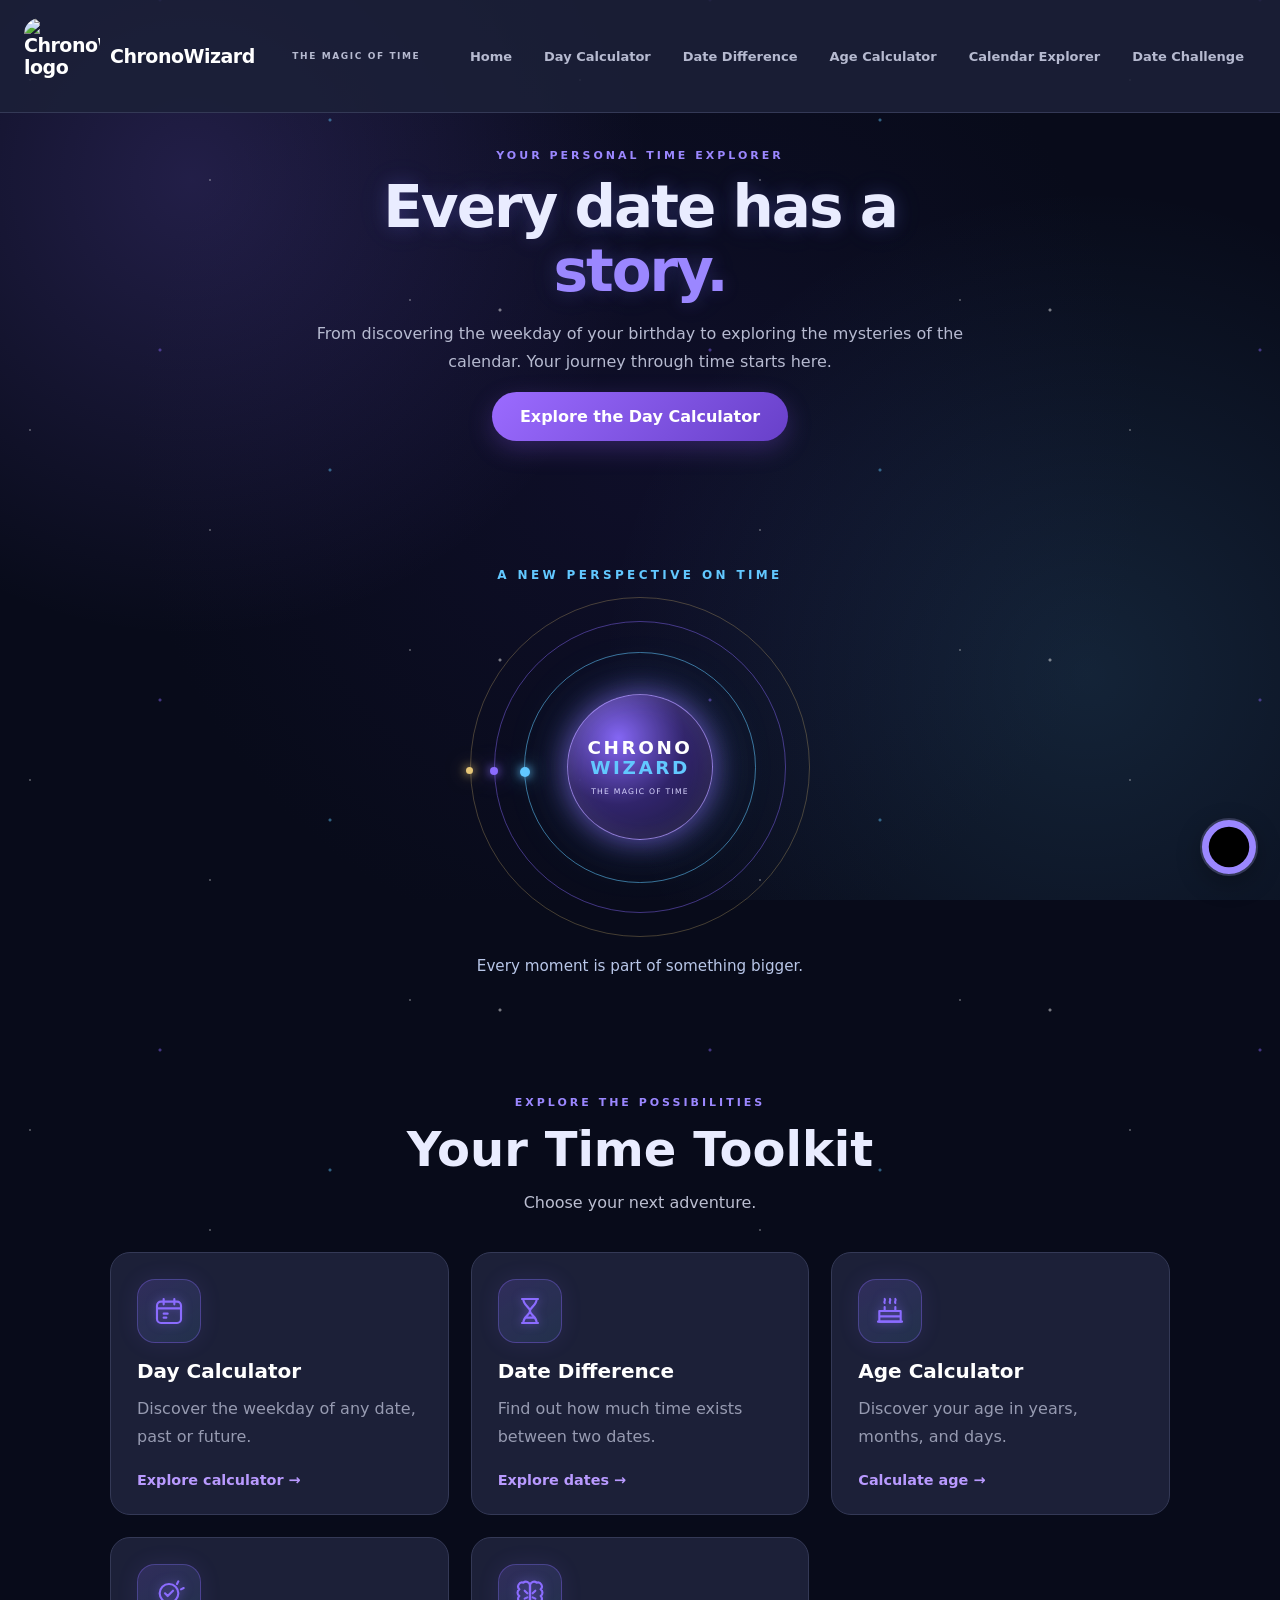
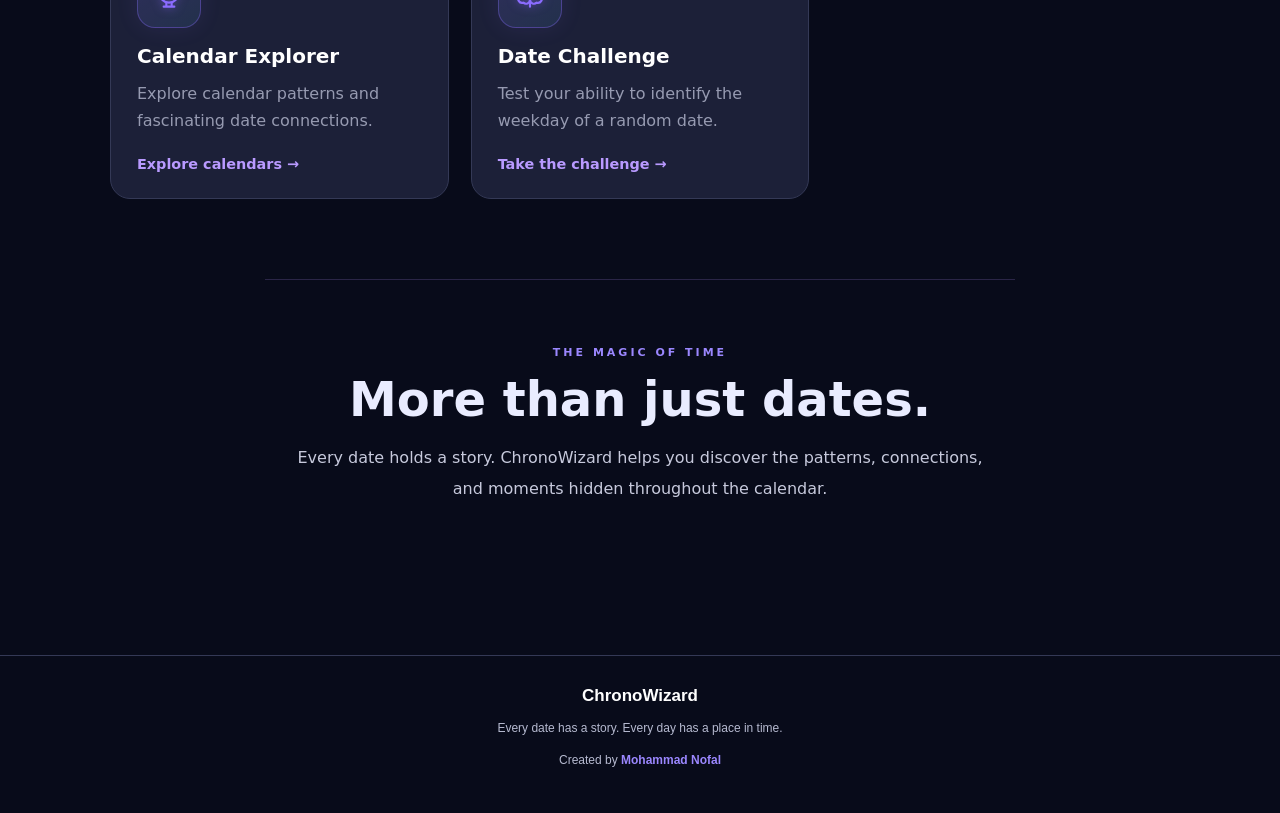
==== commit cf403374: "Update title and improve accessibility attributes" ====
--- a/index.html
+++ b/index.html
@@ -5,7 +5,7 @@
   <meta charset="UTF-8">
   <meta name="viewport" content="width=device-width, initial-scale=1">
 
-  <title>ChronoWizard 🧙‍♂️ — The Magic of Time</title>
+  <title>ChronoWizard — The Magic of Time</title>
 
   <meta name="description" content="Explore time with ChronoWizard. Discover weekdays, calculate dates, explore calendar patterns, and challenge your knowledge of time.">
 
@@ -28,6 +28,7 @@
 
   <!-- HEADER -->
   <header class="site-header">
+
     <a class="brand" href="/" aria-label="ChronoWizard home">
       <img
         src="https://i.postimg.cc/wBtN96Rg/Magical-Wizard-Hat-Calendar-Icon.png"
@@ -39,8 +40,14 @@
 
     <span class="brand-tag">THE MAGIC OF TIME</span>
 
-    <button class="menu-toggle" id="menu-toggle" type="button"
-      aria-label="Open navigation" aria-expanded="false">
+    <button
+      class="menu-toggle"
+      id="menu-toggle"
+      type="button"
+      aria-label="Open navigation"
+      aria-expanded="false"
+      aria-controls="main-nav"
+    >
       ☰
     </button>
 
@@ -52,155 +59,218 @@
       <a href="/calendar/">Calendar Explorer</a>
       <a href="/challenge/">Date Challenge</a>
     </nav>
+
   </header>
 
   <main>
 
-    
-<!-- HERO -->
-<section class="hero home-hero">
-  <p class="eyebrow">YOUR PERSONAL TIME EXPLORER</p>
-
-  <h1>Every date has a <span>story.</span></h1>
-
-  <p class="subtitle">
-    From discovering the weekday of your birthday
-    to exploring the mysteries of the calendar.
-    Your journey through time starts here.
-  </p>
-
-  <a href="/calculator/" class="home-cta">
-    Explore the Day Calculator
-  </a>
-</section>
-
-<!-- COSMIC ORBITAL CLOCK -->
-<section class="cosmic-clock-section" aria-label="ChronoWizard cosmic clock">
-  <p class="cosmic-clock-label">A NEW PERSPECTIVE ON TIME</p>
-
-  <div class="cosmic-clock">
-    <div class="orbit orbit-one">
-      <span class="orbit-dot"></span>
-    </div>
-
-    <div class="orbit orbit-two">
-      <span class="orbit-dot"></span>
-    </div>
-
-    <div class="orbit orbit-three">
-      <span class="orbit-dot"></span>
-    </div>
-
-    <div class="clock-core">
-      <div class="core-glow"></div>
-      <div class="core-content">
-        <span class="core-title">CHRONO</span>
-        <span class="core-title core-title-bottom">WIZARD</span>
-        <span class="core-caption">THE MAGIC OF TIME</span>
+    <!-- HERO -->
+    <section class="hero home-hero">
+
+      <p class="eyebrow">YOUR PERSONAL TIME EXPLORER</p>
+
+      <h1>Every date has a <span>story.</span></h1>
+
+      <p class="subtitle">
+        From discovering the weekday of your birthday
+        to exploring the mysteries of the calendar.
+        Your journey through time starts here.
+      </p>
+
+      <a href="/calculator/" class="home-cta">
+        Explore the Day Calculator
+      </a>
+
+    </section>
+
+
+    <!-- COSMIC ORBITAL CLOCK -->
+    <section
+      class="cosmic-clock-section"
+      aria-label="ChronoWizard cosmic clock"
+    >
+
+      <p class="cosmic-clock-label">
+        A NEW PERSPECTIVE ON TIME
+      </p>
+
+      <div class="cosmic-clock">
+
+        <div class="orbit orbit-one">
+          <span class="orbit-dot"></span>
+        </div>
+
+        <div class="orbit orbit-two">
+          <span class="orbit-dot"></span>
+        </div>
+
+        <div class="orbit orbit-three">
+          <span class="orbit-dot"></span>
+        </div>
+
+        <div class="clock-core">
+
+          <div class="core-glow"></div>
+
+          <div class="core-content">
+            <span class="core-title">CHRONO</span>
+            <span class="core-title core-title-bottom">WIZARD</span>
+            <span class="core-caption">THE MAGIC OF TIME</span>
+          </div>
+
+        </div>
+
       </div>
-    </div>
-  </div>
-
-  <p class="cosmic-clock-caption">
-    Every moment is part of something bigger.
-  </p>
-</section>
-
-<!-- FEATURES -->
-<section class="tools-section">
-  <div class="section-heading">
-    <p class="eyebrow">EXPLORE THE POSSIBILITIES</p>
-    <h2>Your Time Toolkit</h2>
-    <p>Choose your next adventure.</p>
-  </div>
-
-  <div class="tools-grid">
-
-    <a href="/calculator/" class="tool-card">
-      <span class="tool-icon">
-      <h3>Day Calculator</h3>
-      <svg viewBox="0 0 24 24" aria-hidden="true">
-    <rect x="3" y="5" width="18" height="16" rx="3"/>
-    <path d="M16 3v4M8 3v4M3 10h18M8 14h3M8 17h2"/>
-  </svg>
-</span>
-
-    <a href="/date-difference/" class="tool-card">
-      <span class="tool-icon">
-      <h3>Date Difference</h3>
-      <p>Find out how much time exists between two dates.</p>
-      <svg viewBox="0 0 24 24" aria-hidden="true">
-    <path d="M6 3h12M6 21h12M7 3c0 5 5 6 5 9s-5 4-5 9M17 3c0 5-5 6-5 9s5 4 5 9"/>
-    <path d="M9 17h6"/>
-  </svg>
-</span>
-
-    <a href="/age-calculator/" class="tool-card">
-      <span class="tool-icon">
-      <h3>Age Calculator</h3>
-      <p>Discover your age in years, months, and days.</p>
-      <svg viewBox="0 0 24 24" aria-hidden="true">
-    <path d="M4 12h16v8H4zM4 16h16M8 12V9M16 12V9"/>
-    <path d="M8 6c-1-1 1-2 0-3M12 6c-1-1 1-2 0-3M16 6c-1-1 1-2 0-3"/>
-    <path d="M3 20h18"/>
-  </svg>
-</span>
-
-    <a href="/calendar/" class="tool-card">
-      <span class="tool-icon">
-      <h3>Calendar Explorer</h3>
-      <p>Explore calendar patterns and fascinating date connections.</p>
-      <svg viewBox="0 0 24 24" aria-hidden="true">
-    <circle cx="12" cy="10" r="7"/>
-    <path d="M8 20h8M10 17v3M14 17v3M9 10l2 2 4-4"/>
-    <path d="M18 3l1-2M21 7l2-1"/>
-  </svg>
-</span>
-
-    <a href="/challenge/" class="tool-card">
-      <span class="tool-icon">
-      <h3>Date Challenge</h3>
-      <p>Test your ability to identify the weekday of a random date.</p>
-      <span class="tool-icon">
-  <svg viewBox="0 0 24 24" aria-hidden="true">
-    <path d="M12 4a3 3 0 0 0-5-2 3 3 0 0 0-3 5 3 3 0 0 0 0 5 3 3 0 0 0 3 5 3 3 0 0 0 5-2z"/>
-    <path d="M12 4a3 3 0 0 1 5-2 3 3 0 0 1 3 5 3 3 0 0 1 0 5 3 3 0 0 1-3 5 3 3 0 0 1-5-2z"/>
-    <path d="M12 4v16M8 8l2 2M16 8l-2 2M8 14l2-1M16 14l-2-1"/>
-  </svg>
-</span>
-
-  </div>
-</section>
+
+      <p class="cosmic-clock-caption">
+        Every moment is part of something bigger.
+      </p>
+
+    </section>
+
+
+    <!-- FEATURES / TIME TOOLKIT -->
+    <section class="tools-section">
+
+      <div class="section-heading">
+        <p class="eyebrow">EXPLORE THE POSSIBILITIES</p>
+        <h2>Your Time Toolkit</h2>
+        <p>Choose your next adventure.</p>
+      </div>
+
+      <div class="tools-grid">
+
+        <!-- DAY CALCULATOR -->
+        <a href="/calculator/" class="tool-card">
+
+          <span class="tool-icon">
+            <svg viewBox="0 0 24 24" aria-hidden="true">
+              <rect x="3" y="5" width="18" height="16" rx="3"/>
+              <path d="M16 3v4M8 3v4M3 10h18M8 14h3M8 17h2"/>
+            </svg>
+          </span>
+
+          <h3>Day Calculator</h3>
+          <p>Discover the weekday of any date, past or future.</p>
+          <span class="tool-link">Explore calculator →</span>
+
+        </a>
+
+
+        <!-- DATE DIFFERENCE -->
+        <a href="/date-difference/" class="tool-card">
+
+          <span class="tool-icon">
+            <svg viewBox="0 0 24 24" aria-hidden="true">
+              <path d="M6 3h12M6 21h12M7 3c0 5 5 6 5 9s-5 4-5 9M17 3c0 5-5 6-5 9s5 4 5 9"/>
+              <path d="M9 17h6"/>
+            </svg>
+          </span>
+
+          <h3>Date Difference</h3>
+          <p>Find out how much time exists between two dates.</p>
+          <span class="tool-link">Explore dates →</span>
+
+        </a>
+
+
+        <!-- AGE CALCULATOR -->
+        <a href="/age-calculator/" class="tool-card">
+
+          <span class="tool-icon">
+            <svg viewBox="0 0 24 24" aria-hidden="true">
+              <path d="M4 12h16v8H4zM4 16h16M8 12V9M16 12V9"/>
+              <path d="M8 6c-1-1 1-2 0-3M12 6c-1-1 1-2 0-3M16 6c-1-1 1-2 0-3"/>
+              <path d="M3 20h18"/>
+            </svg>
+          </span>
+
+          <h3>Age Calculator</h3>
+          <p>Discover your age in years, months, and days.</p>
+          <span class="tool-link">Calculate age →</span>
+
+        </a>
+
+
+        <!-- CALENDAR EXPLORER -->
+        <a href="/calendar/" class="tool-card">
+
+          <span class="tool-icon">
+            <svg viewBox="0 0 24 24" aria-hidden="true">
+              <circle cx="12" cy="10" r="7"/>
+              <path d="M8 20h8M10 17v3M14 17v3M9 10l2 2 4-4"/>
+              <path d="M18 3l1-2M21 7l2-1"/>
+            </svg>
+          </span>
+
+          <h3>Calendar Explorer</h3>
+          <p>Explore calendar patterns and fascinating date connections.</p>
+          <span class="tool-link">Explore calendars →</span>
+
+        </a>
+
+
+        <!-- DATE CHALLENGE -->
+        <a href="/challenge/" class="tool-card">
+
+          <span class="tool-icon">
+            <svg viewBox="0 0 24 24" aria-hidden="true">
+              <path d="M12 4a3 3 0 0 0-5-2 3 3 0 0 0-3 5 3 3 0 0 0 0 5 3 3 0 0 0 3 5 3 3 0 0 0 5-2z"/>
+              <path d="M12 4a3 3 0 0 1 5-2 3 3 0 0 1 3 5 3 3 0 0 1 0 5 3 3 0 0 1-3 5 3 3 0 0 1-5-2z"/>
+              <path d="M12 4v16M8 8l2 2M16 8l-2 2M8 14l2-1M16 14l-2-1"/>
+            </svg>
+          </span>
+
+          <h3>Date Challenge</h3>
+          <p>Test your ability to identify the weekday of a random date.</p>
+          <span class="tool-link">Take the challenge →</span>
+
+        </a>
+
+      </div>
+
+    </section>
 
 
     <!-- ABOUT -->
     <section class="about-section">
+
       <p class="eyebrow">THE MAGIC OF TIME</p>
+
       <h2>More than just dates.</h2>
+
       <p>
         Every date holds a story. ChronoWizard helps you
         discover the patterns, connections, and moments
         hidden throughout the calendar.
       </p>
+
     </section>
 
   </main>
+
 
   <!-- FOOTER -->
   <footer class="site-footer">
+
     <a class="footer-brand" href="/">
-      ✦ ChronoWizard
+      ChronoWizard
     </a>
 
-    <p>Every date has a story. Every day has a place in time.</p>
+    <p>
+      Every date has a story. Every day has a place in time.
+    </p>
 
     <p class="creator-credit">
-      Created by <strong>Mohammad Nofal</strong> 🧙‍♂️
+      Created by <strong>Mohammad Nofal</strong>
     </p>
+
   </footer>
+
 
   <!-- THEME PICKER -->
   <div class="theme-picker">
+
     <button
       id="theme-toggle"
       class="theme-toggle"
@@ -209,64 +279,88 @@
       aria-expanded="false"
       aria-controls="theme-menu"
     >
-      🎨
+      <svg viewBox="0 0 24 24" aria-hidden="true">
+        <circle cx="12" cy="12" r="9"/>
+        <path d="M12 3v18M3 12h18M5.6 5.6l12.8 12.8M18.4 5.6L5.6 18.4"/>
+      </svg>
     </button>
 
     <div id="theme-menu" class="theme-menu" hidden>
+
       <h3>Choose your vibe</h3>
 
       <button class="theme-option active" type="button" data-theme="purple">
         <span class="swatch purple"></span> Purple Dream
       </button>
+
       <button class="theme-option" type="button" data-theme="ocean">
         <span class="swatch ocean"></span> Ocean Blue
       </button>
+
       <button class="theme-option" type="button" data-theme="forest">
         <span class="swatch forest"></span> Forest Green
       </button>
+
       <button class="theme-option" type="button" data-theme="sunset">
         <span class="swatch sunset"></span> Sunset Orange
       </button>
+
       <button class="theme-option" type="button" data-theme="rose">
         <span class="swatch rose"></span> Rose Pink
       </button>
+
       <button class="theme-option" type="button" data-theme="red">
         <span class="swatch red"></span> Cherry Red
       </button>
+
       <button class="theme-option" type="button" data-theme="gold">
         <span class="swatch gold"></span> Golden Hour
       </button>
+
       <button class="theme-option" type="button" data-theme="ice">
         <span class="swatch ice"></span> Ice Blue
       </button>
+
       <button class="theme-option" type="button" data-theme="midnight">
         <span class="swatch midnight"></span> Midnight Black
       </button>
+
       <button class="theme-option" type="button" data-theme="white">
         <span class="swatch white"></span> Glacier White
       </button>
+
       <button class="theme-option" type="button" data-theme="lavender">
         <span class="swatch lavender"></span> Soft Lavender
       </button>
+
     </div>
+
   </div>
 
+
+  <!-- SHARED WEBSITE SCRIPT -->
   <script src="./script.js"></script>
 
+
+  <!-- MOBILE NAVIGATION -->
   <script>
     const menuToggle = document.getElementById("menu-toggle");
     const mainNav = document.getElementById("main-nav");
 
     menuToggle.addEventListener("click", () => {
       const isOpen = mainNav.classList.toggle("open");
+
       menuToggle.setAttribute("aria-expanded", isOpen);
+
       menuToggle.setAttribute(
         "aria-label",
         isOpen ? "Close navigation" : "Open navigation"
       );
+
       menuToggle.textContent = isOpen ? "✕" : "☰";
     });
   </script>
 
 </body>
 </html>
+
--- a/style.css
+++ b/style.css
@@ -2272,3 +2272,49 @@
         animation: none;
     }
 }
+
+/* =========================================
+   CHRONOWIZARD — COSMIC SVG ICON SYSTEM
+========================================= */
+
+.tool-icon {
+    width: 64px;
+    height: 64px;
+    display: inline-flex;
+    align-items: center;
+    justify-content: center;
+    border-radius: 18px;
+
+    background: linear-gradient(
+        145deg,
+        rgba(139, 108, 255, 0.18),
+        rgba(98, 200, 255, 0.10)
+    );
+
+    border: 1px solid rgba(139, 108, 255, 0.35);
+    box-shadow: 0 0 22px rgba(139, 108, 255, 0.10);
+
+    transition: 0.3s ease;
+}
+
+.tool-icon svg {
+    width: 32px;
+    height: 32px;
+    fill: none;
+    stroke: #8B6CFF;
+    stroke-width: 1.6;
+    stroke-linecap: round;
+    stroke-linejoin: round;
+
+    filter: drop-shadow(0 0 5px rgba(139, 108, 255, 0.55));
+}
+
+.tool-card:hover .tool-icon {
+    transform: translateY(-4px);
+    border-color: #62C8FF;
+    box-shadow: 0 0 25px rgba(98, 200, 255, 0.25);
+}
+
+.tool-card:hover .tool-icon svg {
+    stroke: #62C8FF;
+}
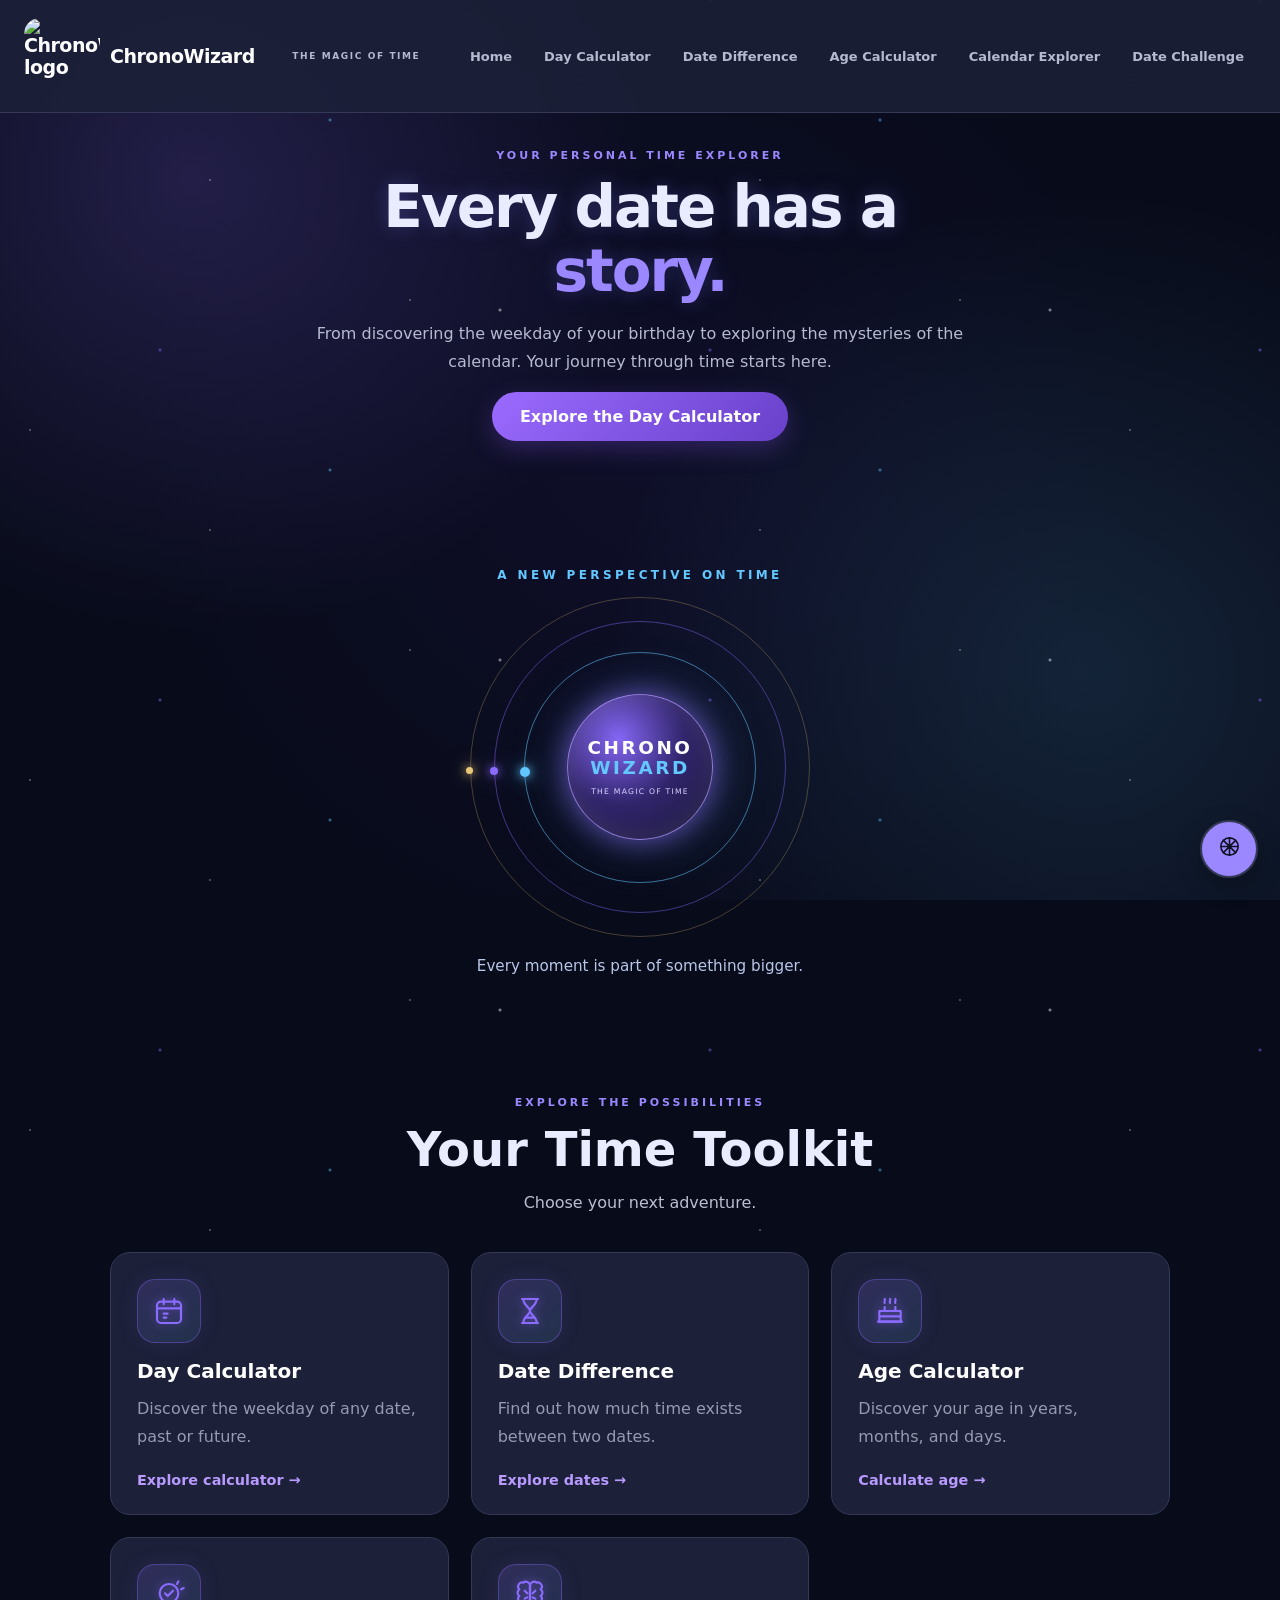
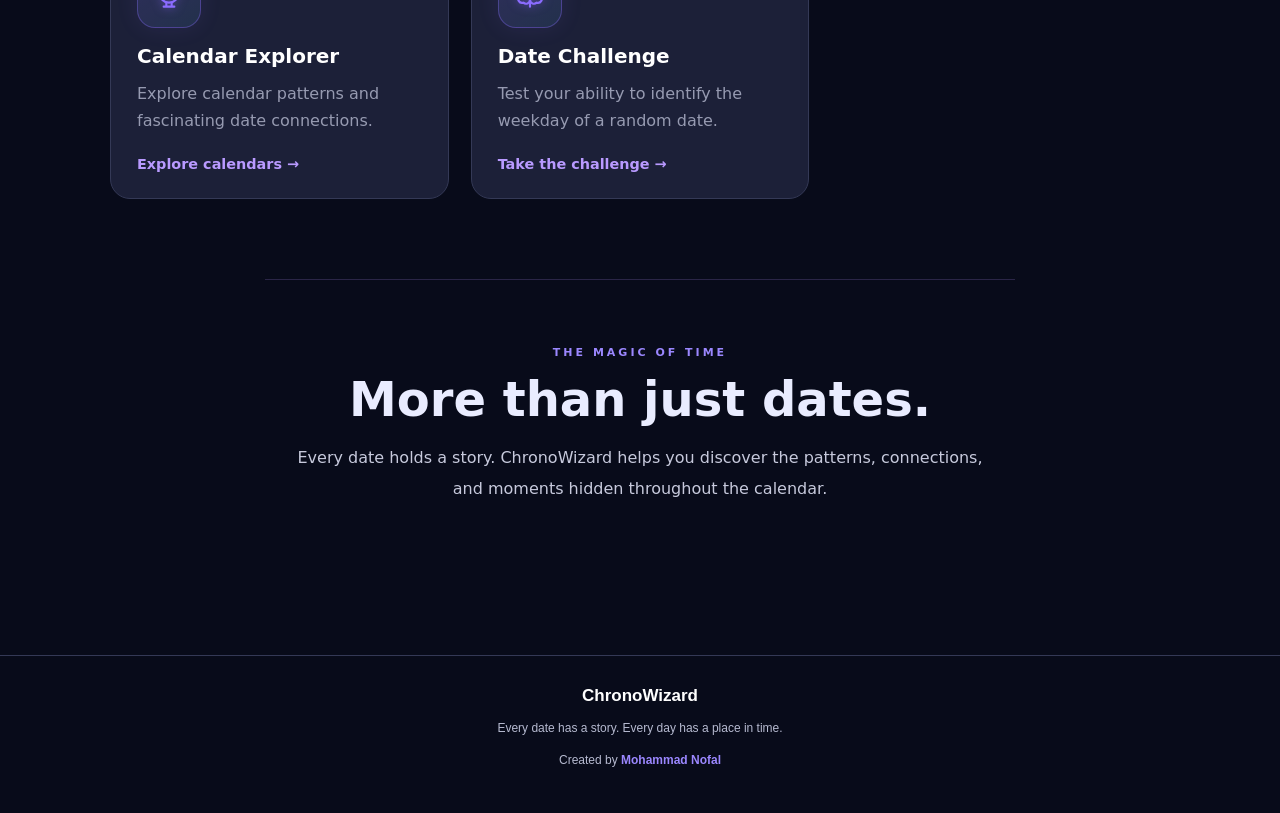
==== commit f20199d9: "Update menu toggle button to use SVG icon Replaced button with SVG icon for menu toggle." ====
--- a/index.html
+++ b/index.html
@@ -40,16 +40,22 @@
 
     <span class="brand-tag">THE MAGIC OF TIME</span>
 
-    <button
-      class="menu-toggle"
-      id="menu-toggle"
-      type="button"
-      aria-label="Open navigation"
-      aria-expanded="false"
-      aria-controls="main-nav"
-    >
-      ☰
-    </button>
+    
+<button
+  class="menu-toggle"
+  id="menu-toggle"
+  type="button"
+  aria-label="Open navigation"
+  aria-expanded="false"
+  aria-controls="main-nav"
+>
+  <svg class="menu-icon" viewBox="0 0 24 24" aria-hidden="true">
+    <path class="menu-line line-top" d="M4 7h16"/>
+    <path class="menu-line line-middle" d="M4 12h16"/>
+    <path class="menu-line line-bottom" d="M4 17h16"/>
+  </svg>
+</button>
+
 
     <nav class="main-nav" id="main-nav">
       <a href="/">Home</a>
--- a/style.css
+++ b/style.css
@@ -2318,3 +2318,113 @@
 .tool-card:hover .tool-icon svg {
     stroke: #62C8FF;
 }
+
+/* Cosmic theme picker SVG */
+.theme-toggle svg {
+    width: 23px;
+    height: 23px;
+    fill: none;
+    stroke: currentColor;
+    stroke-width: 1.7;
+    stroke-linecap: round;
+    stroke-linejoin: round;
+}
+
+/* =========================================
+   CHRONOWIZARD — COSMIC NAVIGATION
+========================================= */
+
+.menu-toggle {
+    display: none;
+    width: 46px;
+    height: 46px;
+    align-items: center;
+    justify-content: center;
+
+    color: #E9ECFF;
+    background: rgba(139, 108, 255, 0.12);
+    border: 1px solid rgba(139, 108, 255, 0.4);
+    border-radius: 14px;
+
+    cursor: pointer;
+    transition: all 0.3s ease;
+}
+
+.menu-toggle:hover {
+    border-color: #62C8FF;
+    box-shadow: 0 0 20px rgba(98, 200, 255, 0.2);
+}
+
+.menu-icon {
+    width: 24px;
+    height: 24px;
+    fill: none;
+    stroke: currentColor;
+    stroke-width: 1.8;
+    stroke-linecap: round;
+    transition: transform 0.3s ease;
+}
+
+.menu-toggle[aria-expanded="true"] .menu-icon {
+    transform: rotate(90deg);
+}
+
+.menu-line {
+    transition: all 0.3s ease;
+    transform-origin: center;
+}
+
+.menu-toggle[aria-expanded="true"] .line-top {
+    transform: translateY(5px) rotate(45deg);
+}
+
+.menu-toggle[aria-expanded="true"] .line-middle {
+    opacity: 0;
+}
+
+.menu-toggle[aria-expanded="true"] .line-bottom {
+    transform: translateY(-5px) rotate(-45deg);
+}
+
+/* Mobile navigation */
+@media (max-width: 900px) {
+    .menu-toggle {
+        display: inline-flex;
+    }
+
+    .main-nav {
+        display: none;
+    }
+
+    .main-nav.open {
+        display: flex;
+        flex-direction: column;
+        gap: 12px;
+
+        position: absolute;
+        top: 100%;
+        left: 0;
+        right: 0;
+        z-index: 100;
+
+        padding: 22px;
+        background: rgba(8, 11, 26, 0.97);
+        border: 1px solid rgba(139, 108, 255, 0.3);
+        border-radius: 0 0 18px 18px;
+        backdrop-filter: blur(18px);
+        box-shadow: 0 18px 35px rgba(0, 0, 0, 0.35);
+    }
+
+    .main-nav a {
+        color: #E9ECFF;
+        text-decoration: none;
+        padding: 10px 12px;
+        border-radius: 10px;
+        transition: all 0.25s ease;
+    }
+
+    .main-nav a:hover {
+        color: #62C8FF;
+        background: rgba(139, 108, 255, 0.12);
+    }
+}
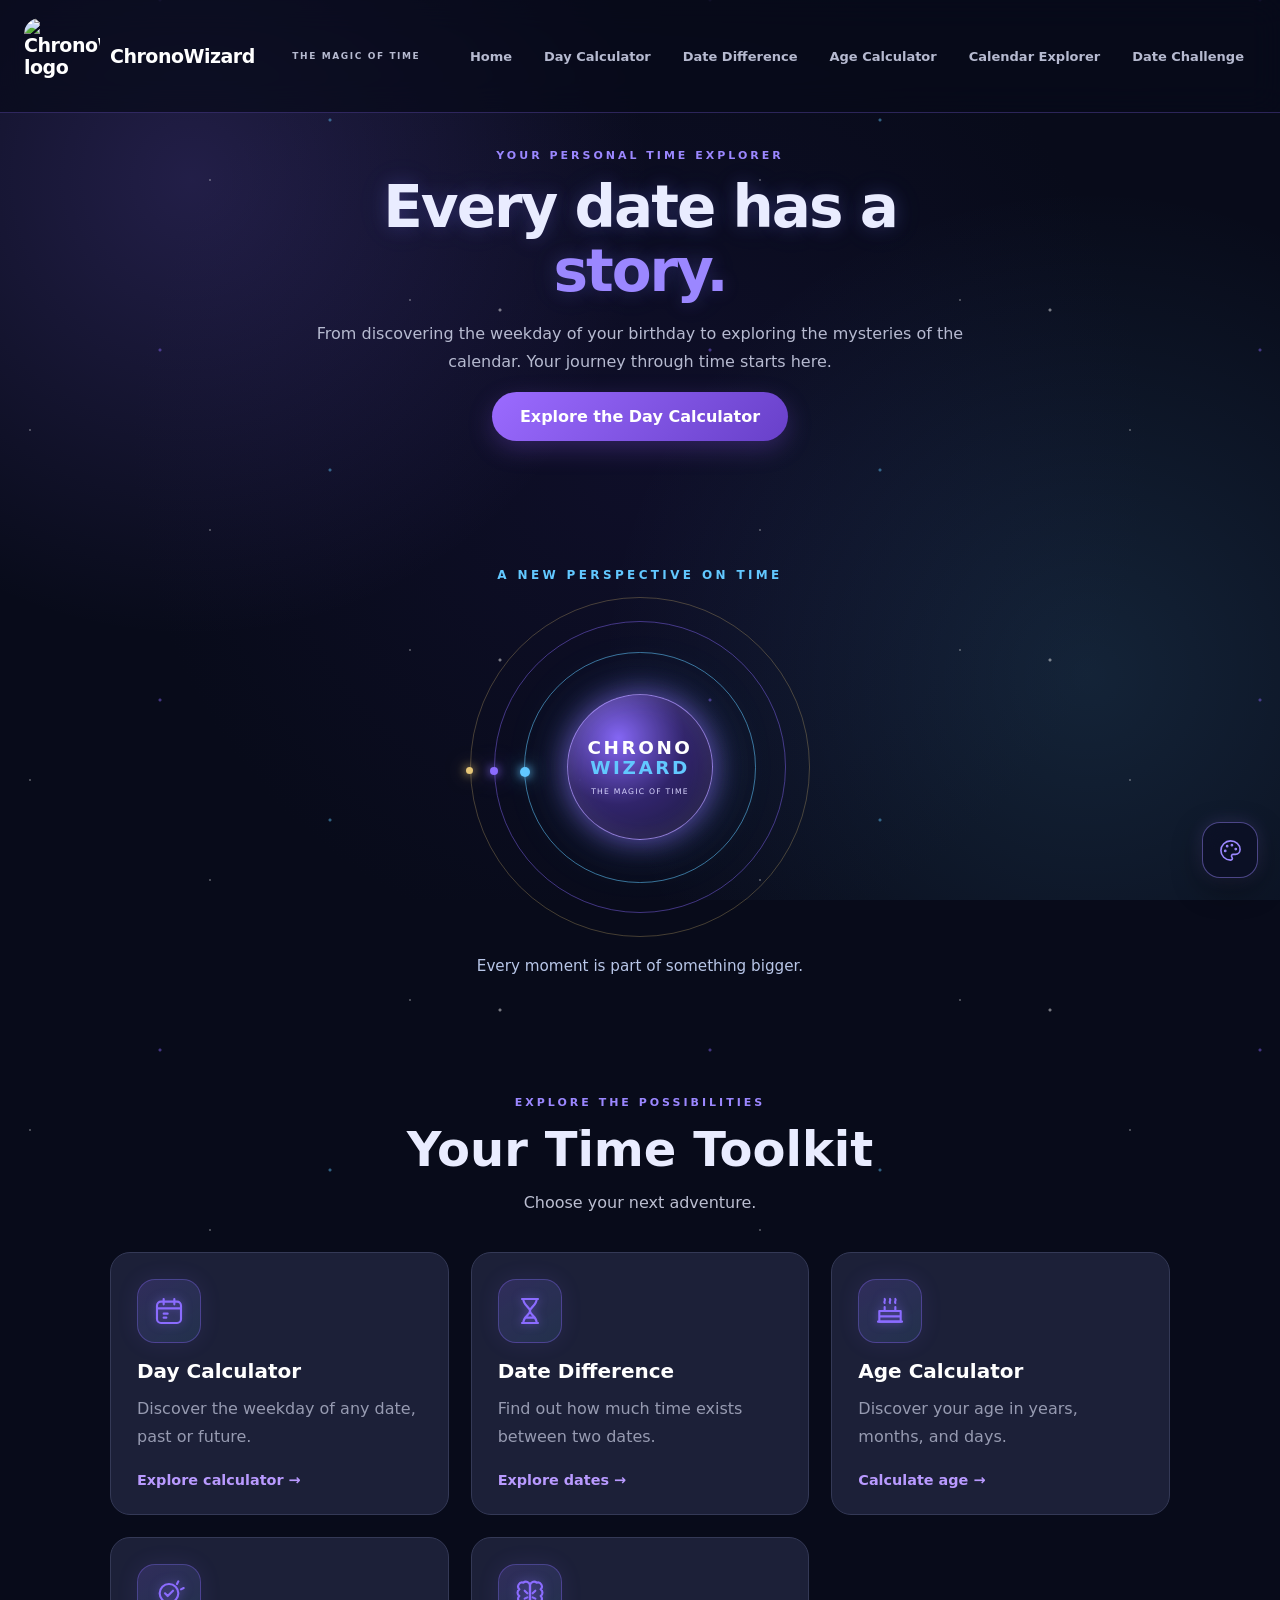
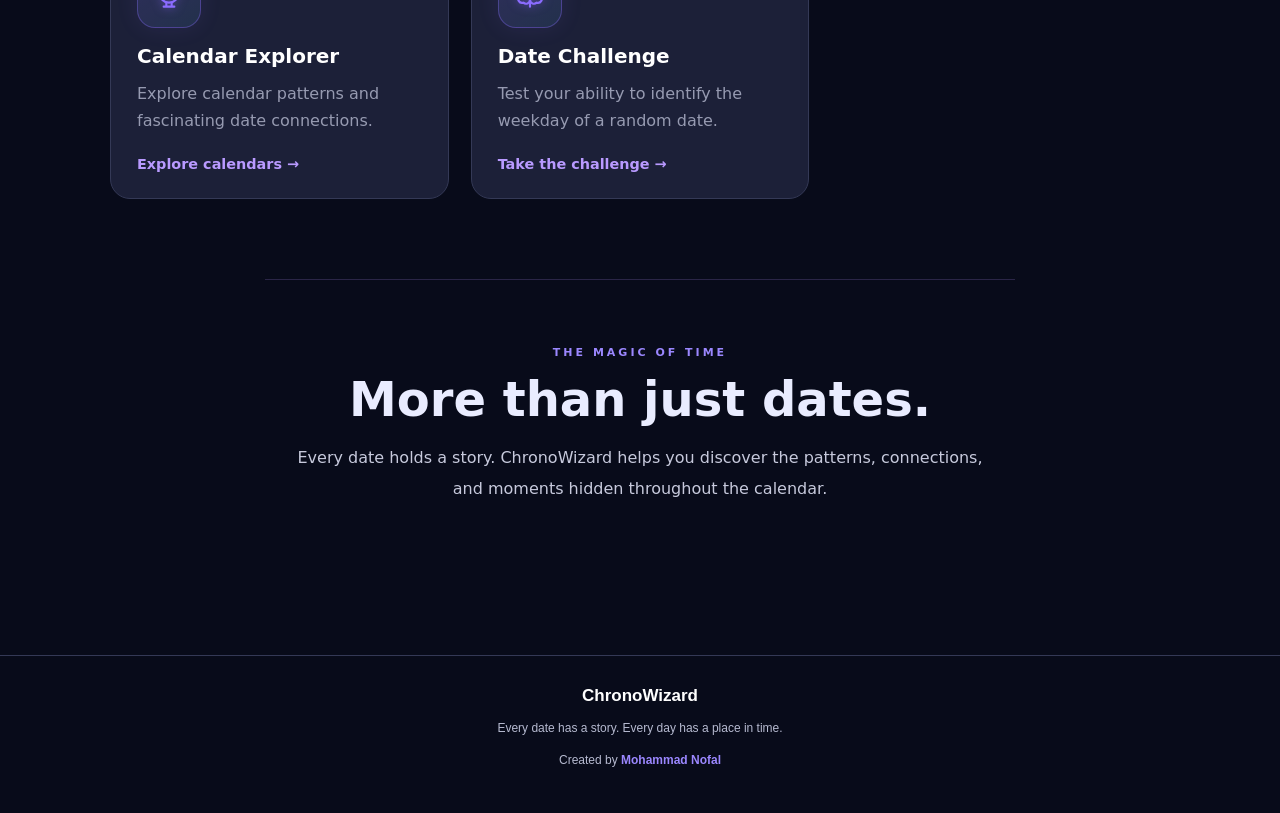
==== commit 7a14948f: "Add files via upload" ====
--- a/index.html
+++ b/index.html
@@ -286,8 +286,11 @@
       aria-controls="theme-menu"
     >
       <svg viewBox="0 0 24 24" aria-hidden="true">
-        <circle cx="12" cy="12" r="9"/>
-        <path d="M12 3v18M3 12h18M5.6 5.6l12.8 12.8M18.4 5.6L5.6 18.4"/>
+        <path d="M12 22a1 1 0 0 1 0-20 10 9 0 0 1 10 9 5 5 0 0 1-5 5h-2.25a1.75 1.75 0 0 0-1.4 2.8l.3.4a1.75 1.75 0 0 1-1.4 2.8z"/>
+        <circle cx="13.5" cy="6.5" r=".6" fill="currentColor"/>
+        <circle cx="17.5" cy="10.5" r=".6" fill="currentColor"/>
+        <circle cx="6.5" cy="12.5" r=".6" fill="currentColor"/>
+        <circle cx="8.5" cy="7.5" r=".6" fill="currentColor"/>
       </svg>
     </button>
 
@@ -349,23 +352,22 @@
 
 
   <!-- MOBILE NAVIGATION -->
-  <script>
-    const menuToggle = document.getElementById("menu-toggle");
-    const mainNav = document.getElementById("main-nav");
-
-    menuToggle.addEventListener("click", () => {
-      const isOpen = mainNav.classList.toggle("open");
-
-      menuToggle.setAttribute("aria-expanded", isOpen);
-
-      menuToggle.setAttribute(
-        "aria-label",
-        isOpen ? "Close navigation" : "Open navigation"
-      );
-
-      menuToggle.textContent = isOpen ? "✕" : "☰";
-    });
-  </script>
+  
+<script>
+  const menuToggle = document.getElementById("menu-toggle");
+  const mainNav = document.getElementById("main-nav");
+
+  menuToggle.addEventListener("click", () => {
+    const isOpen = mainNav.classList.toggle("open");
+
+    menuToggle.setAttribute("aria-expanded", isOpen);
+    menuToggle.setAttribute(
+      "aria-label",
+      isOpen ? "Close navigation" : "Open navigation"
+    );
+  });
+</script>
+
 
 </body>
 </html>
--- a/style.css
+++ b/style.css
@@ -2428,3 +2428,115 @@
         background: rgba(139, 108, 255, 0.12);
     }
 }
+
+
+/* =========================================
+   COSMIC REFINEMENT — HEADER, HAMBURGER,
+   FLOATING THEME BUTTON
+   (keep this block at the very end of the
+   file so it wins over the older rules above)
+========================================= */
+
+/* Header: dark translucent glass instead of the theme-tinted panel color.
+   z-index keeps the header (and the open mobile menu) above the page content,
+   because backdrop-filter makes the header its own stacking layer. */
+.site-header {
+  z-index: 50;
+  background: rgba(8, 11, 26, 0.72);
+  -webkit-backdrop-filter: blur(16px);
+  backdrop-filter: blur(16px);
+  border-bottom: 1px solid rgba(139, 108, 255, 0.28);
+}
+
+/* Hamburger: beat the generic `button:not(...)` accent background */
+.site-header button.menu-toggle {
+  width: 46px;
+  height: 46px;
+  margin: 0;
+  padding: 0;
+  color: #E9ECFF;
+  background: rgba(139, 108, 255, 0.12);
+  border: 1px solid rgba(139, 108, 255, 0.4);
+  border-radius: 14px;
+}
+
+.site-header button.menu-toggle:hover,
+.site-header button.menu-toggle[aria-expanded="true"] {
+  filter: none;
+  background: rgba(98, 200, 255, 0.10);
+  border-color: #62C8FF;
+  box-shadow: 0 0 20px rgba(98, 200, 255, 0.22);
+}
+
+@media (max-width: 900px) {
+  /* Keep logo left and hamburger right on one row */
+  .site-header {
+    flex-direction: row;
+    align-items: center;
+    justify-content: space-between;
+    flex-wrap: wrap;
+    gap: 12px;
+  }
+
+  .site-header button.menu-toggle {
+    margin-left: auto;
+  }
+
+  /* Mobile panel stays near-opaque so page text never shows through
+     (the header's own blur prevents a nested blur from working) */
+  .main-nav.open {
+    background: rgba(8, 11, 26, 0.97);
+    border-color: rgba(139, 108, 255, 0.35);
+  }
+}
+
+/* Floating theme button: dark glass rounded square.
+   Icon and border follow the active theme's accent
+   (violet in the default Purple Dream theme). */
+.theme-picker .theme-toggle {
+  display: flex;
+  align-items: center;
+  justify-content: center;
+  width: 56px;
+  height: 56px;
+  margin: 0;
+  padding: 0;
+  color: var(--accent);
+  background: rgba(12, 15, 36, 0.72);
+  -webkit-backdrop-filter: blur(14px);
+  backdrop-filter: blur(14px);
+  border: 1px solid color-mix(in srgb, var(--accent) 45%, transparent);
+  border-radius: 18px;
+  box-shadow:
+    0 10px 30px rgba(0, 0, 0, 0.45),
+    0 0 18px color-mix(in srgb, var(--accent) 20%, transparent);
+  transition:
+    transform 0.25s ease,
+    border-color 0.25s ease,
+    box-shadow 0.25s ease,
+    color 0.25s ease;
+}
+
+.theme-picker .theme-toggle:hover {
+  transform: translateY(-3px);
+  color: #62C8FF;
+  border-color: #62C8FF;
+  box-shadow:
+    0 14px 34px rgba(0, 0, 0, 0.5),
+    0 0 24px rgba(98, 200, 255, 0.35);
+}
+
+.theme-picker .theme-toggle:active {
+  transform: translateY(-1px) scale(0.97);
+}
+
+@media (prefers-reduced-motion: reduce) {
+  .theme-picker .theme-toggle {
+    transition: none;
+  }
+
+  .theme-picker .theme-toggle:hover,
+  .theme-picker .theme-toggle:active {
+    transform: none;
+  }
+}
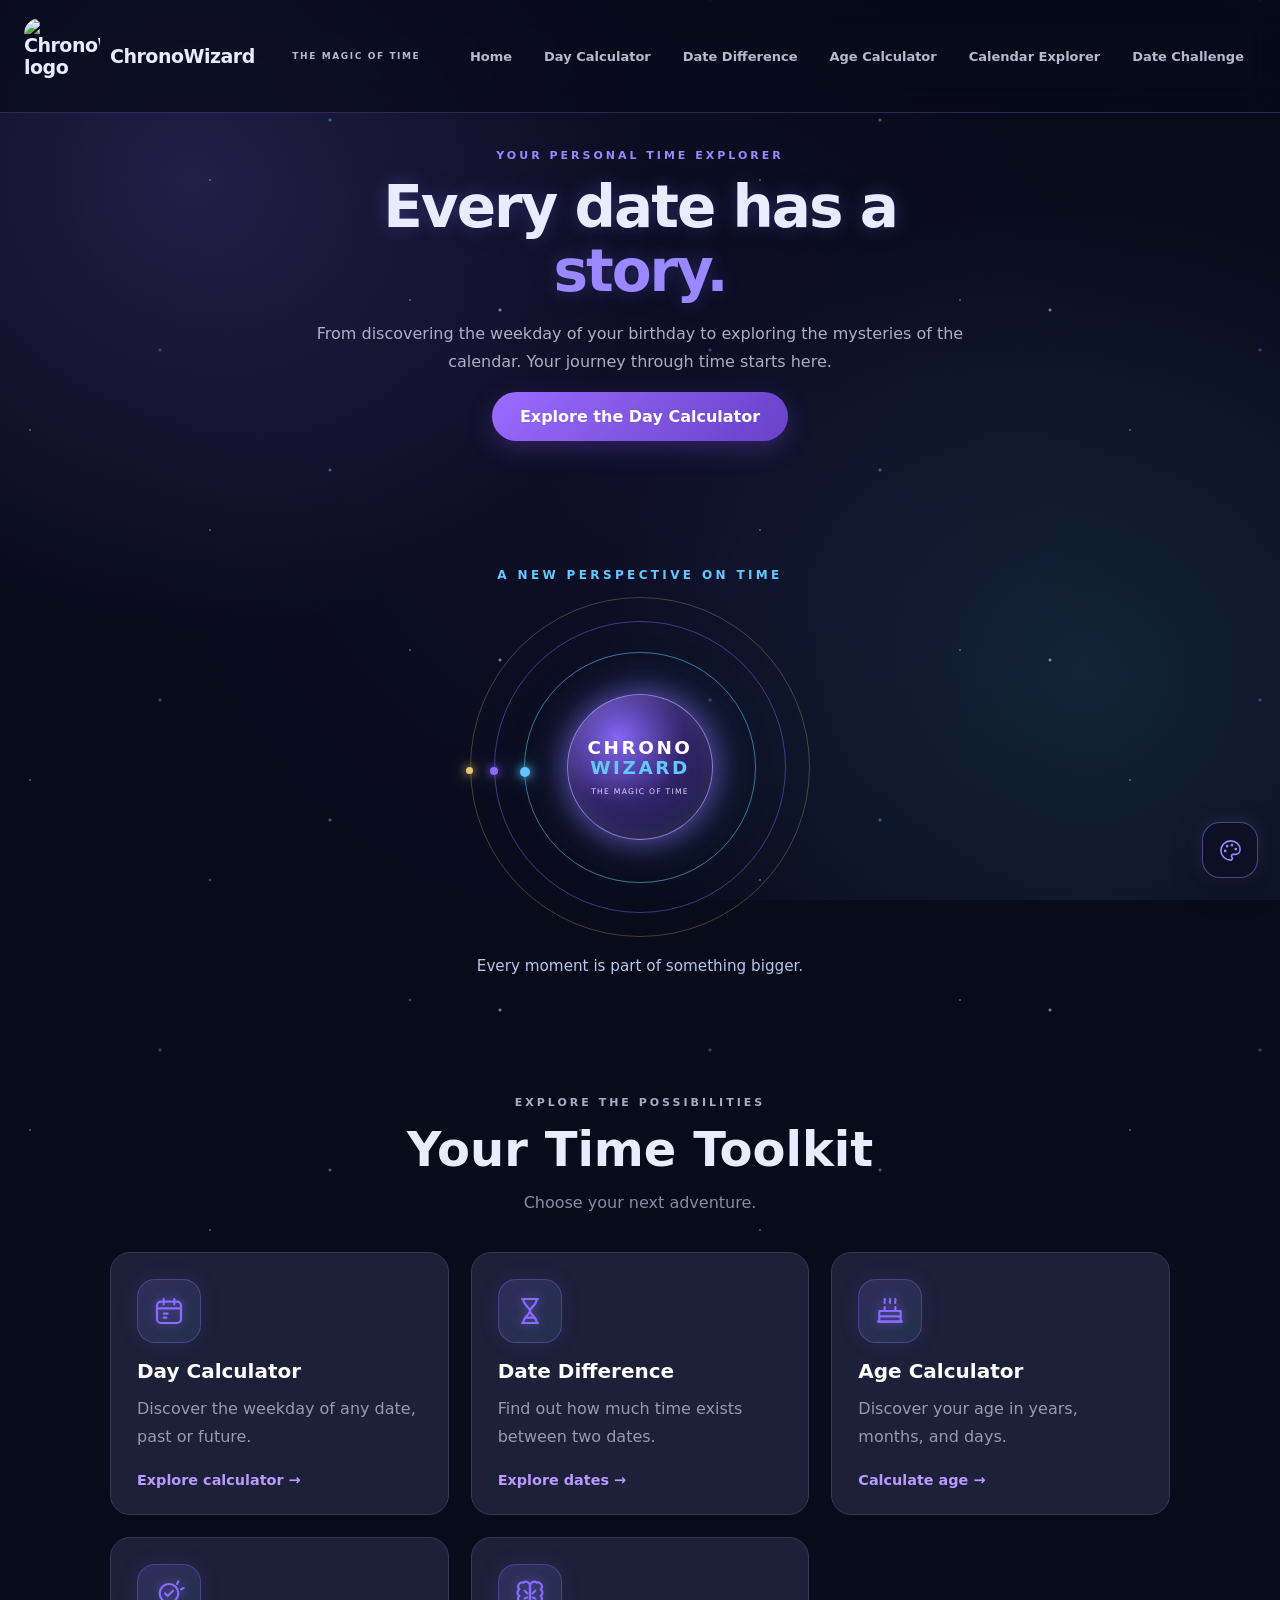
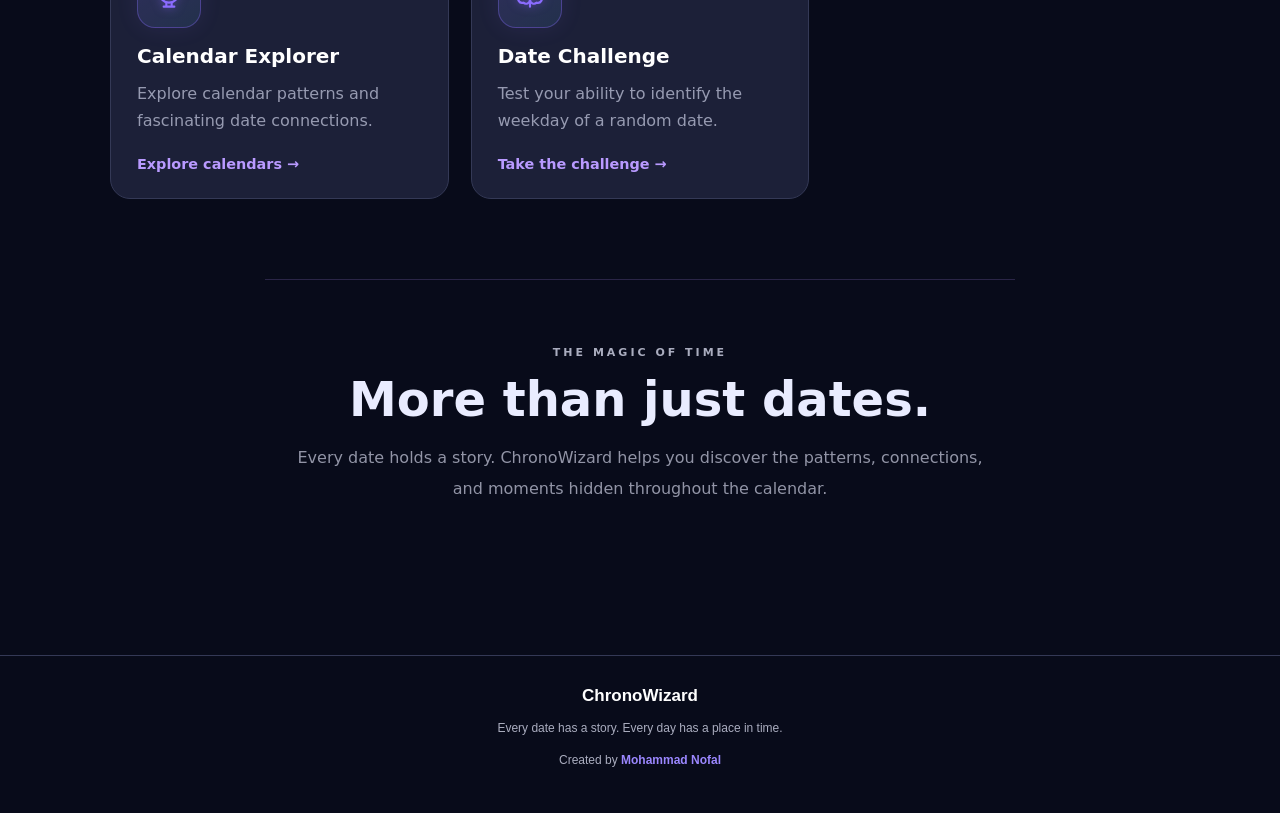
==== commit 48f5ff2a: "Update page title to 'ChronoWizard' Removed the subtitle from the page title." ====
--- a/index.html
+++ b/index.html
@@ -5,7 +5,7 @@
   <meta charset="UTF-8">
   <meta name="viewport" content="width=device-width, initial-scale=1">
 
-  <title>ChronoWizard — The Magic of Time</title>
+  <title>ChronoWizard</title>
 
   <meta name="description" content="Explore time with ChronoWizard. Discover weekdays, calculate dates, explore calendar patterns, and challenge your knowledge of time.">
 
--- a/style.css
+++ b/style.css
@@ -2540,3 +2540,340 @@
     transform: none;
   }
 }
+
+
+/* =========================================
+   TEXT ON THE COSMIC BACKGROUND
+   The header, hero and footer sit on the
+   always-dark space background, so their text
+   must not switch to dark in light themes
+   such as Glacier White.
+========================================= */
+.site-header .brand,
+.site-header .brand-name,
+.site-header .logo,
+.site-header .logo span {
+  color: #E9ECFF;
+}
+
+.main-nav a {
+  color: rgba(233, 236, 255, 0.78);
+}
+
+@media (max-width: 900px) {
+  .main-nav a {
+    color: #E9ECFF;
+  }
+}
+
+.hero .subtitle,
+.home-hero .subtitle,
+.section-heading p,
+.about-section p,
+.site-footer p {
+  color: rgba(233, 236, 255, 0.72);
+}
+
+
+/* =========================================
+   DAY CALCULATOR PAGE  (body.page-day)
+   Cards, icons, result and timeline.
+   Colors flow from the theme variables so all
+   11 themes keep working.
+========================================= */
+
+/* Glass cards */
+body.page-day .calculator,
+body.page-day .occurrence-card,
+body.page-day .year-match-card {
+  background: color-mix(in srgb, var(--panel) 88%, transparent);
+  -webkit-backdrop-filter: blur(14px);
+  backdrop-filter: blur(14px);
+  border: 1px solid color-mix(in srgb, var(--accent) 30%, transparent);
+  border-radius: 24px;
+  box-shadow:
+    0 20px 50px rgba(0, 0, 0, 0.35),
+    0 0 40px color-mix(in srgb, var(--accent) 8%, transparent);
+}
+
+body.page-day .calculator {
+  text-align: left;
+}
+
+/* Card heading with glowing icon badge */
+.cw-card-head {
+  display: flex;
+  align-items: center;
+  gap: 14px;
+  margin-bottom: 24px;
+}
+
+.cw-card-head h2 {
+  margin: 0 0 4px;
+  font-size: 22px;
+  color: var(--text);
+}
+
+.cw-card-head p {
+  margin: 0;
+  font-size: 14px;
+  line-height: 1.5;
+  color: var(--muted);
+}
+
+.cw-badge {
+  flex: none;
+  display: inline-flex;
+  align-items: center;
+  justify-content: center;
+  width: 50px;
+  height: 50px;
+  border-radius: 16px;
+  background: linear-gradient(
+    145deg,
+    color-mix(in srgb, var(--accent) 24%, transparent),
+    rgba(98, 200, 255, 0.10)
+  );
+  border: 1px solid color-mix(in srgb, var(--accent) 40%, transparent);
+}
+
+.cw-badge svg {
+  width: 26px;
+  height: 26px;
+  fill: none;
+  stroke: var(--accent);
+  stroke-width: 1.7;
+  stroke-linecap: round;
+  stroke-linejoin: round;
+  filter: drop-shadow(0 0 5px color-mix(in srgb, var(--accent) 55%, transparent));
+}
+
+/* Section titles with small icons */
+.cw-section-title {
+  display: flex;
+  align-items: center;
+  justify-content: center;
+  gap: 10px;
+}
+
+.cw-section-title svg {
+  flex: none;
+  width: 22px;
+  height: 22px;
+  fill: none;
+  stroke: currentColor;
+  stroke-width: 1.8;
+  stroke-linecap: round;
+  stroke-linejoin: round;
+}
+
+/* Reveal button */
+body.page-day #calculate {
+  display: flex;
+  align-items: center;
+  justify-content: center;
+  gap: 10px;
+  border-radius: 14px;
+  background: linear-gradient(
+    135deg,
+    var(--accent),
+    color-mix(in srgb, var(--accent) 70%, #62C8FF)
+  );
+  box-shadow: 0 10px 28px color-mix(in srgb, var(--accent) 35%, transparent);
+}
+
+body.page-day #calculate svg {
+  flex: none;
+  width: 20px;
+  height: 20px;
+  fill: none;
+  stroke: currentColor;
+  stroke-width: 1.8;
+  stroke-linecap: round;
+  stroke-linejoin: round;
+}
+
+/* Share button icon (CSS, so it survives the script changing the label text) */
+body.page-day #share-result {
+  border-radius: 14px;
+}
+
+body.page-day #share-result::before {
+  content: "";
+  display: inline-block;
+  width: 18px;
+  height: 18px;
+  margin-right: 8px;
+  vertical-align: -3px;
+  background: currentColor;
+  -webkit-mask: url("data:image/svg+xml,%3Csvg xmlns='http://www.w3.org/2000/svg' viewBox='0 0 24 24' fill='none' stroke='black' stroke-width='2' stroke-linecap='round' stroke-linejoin='round'%3E%3Cpath d='M12 3v12M7 8l5-5 5 5M5 14v5a2 2 0 0 0 2 2h10a2 2 0 0 0 2-2v-5'/%3E%3C/svg%3E") center / contain no-repeat;
+  mask: url("data:image/svg+xml,%3Csvg xmlns='http://www.w3.org/2000/svg' viewBox='0 0 24 24' fill='none' stroke='black' stroke-width='2' stroke-linecap='round' stroke-linejoin='round'%3E%3Cpath d='M12 3v12M7 8l5-5 5 5M5 14v5a2 2 0 0 0 2 2h10a2 2 0 0 0 2-2v-5'/%3E%3C/svg%3E") center / contain no-repeat;
+}
+
+/* Result */
+body.page-day #result {
+  margin-top: 16px;
+  padding: 24px 18px;
+  text-align: center;
+  color: var(--muted);
+  background: color-mix(in srgb, var(--card) 70%, transparent);
+  border: 1px solid color-mix(in srgb, var(--accent) 25%, transparent);
+  border-radius: 18px;
+}
+
+.result-label {
+  font-size: 12px;
+  font-weight: 700;
+  letter-spacing: 0.22em;
+  color: var(--muted);
+}
+
+.result-weekday {
+  margin: 8px 0 4px;
+  font-size: clamp(2rem, 8vw, 2.75rem);
+  font-weight: 850;
+  letter-spacing: -0.02em;
+  line-height: 1.15;
+  background: linear-gradient(90deg, var(--accent), #62C8FF);
+  -webkit-background-clip: text;
+  background-clip: text;
+  color: transparent;
+  -webkit-text-fill-color: transparent;
+}
+
+.result-date {
+  font-size: 15px;
+  color: var(--result);
+}
+
+.result-skipped {
+  margin-bottom: 10px;
+  font-size: 22px;
+  font-weight: 800;
+  color: var(--result);
+}
+
+.result-note {
+  margin-top: 18px;
+  padding: 12px 14px;
+  text-align: left;
+  font-size: 13px;
+  line-height: 1.6;
+  color: #E7C778;
+  background: rgba(231, 199, 120, 0.09);
+  border: 1px solid rgba(231, 199, 120, 0.28);
+  border-radius: 12px;
+}
+
+.result-note strong {
+  display: block;
+  margin-bottom: 4px;
+}
+
+/* Previous / next weekday cards */
+body.page-day .occurrence-item {
+  background: color-mix(in srgb, var(--card) 70%, transparent);
+  border: 1px solid color-mix(in srgb, var(--accent) 18%, transparent);
+}
+
+body.page-day .occurrence-item span {
+  display: flex;
+  align-items: center;
+  justify-content: center;
+  gap: 6px;
+}
+
+body.page-day .occurrence-item svg {
+  width: 14px;
+  height: 14px;
+  fill: none;
+  stroke: var(--accent);
+  stroke-width: 2;
+  stroke-linecap: round;
+  stroke-linejoin: round;
+}
+
+/* Same date, same weekday: vertical timeline */
+body.page-day .year-match-result.cw-timeline {
+  display: flex;
+  flex-direction: column;
+  align-items: stretch;
+  gap: 0;
+  padding: 0;
+  background: transparent;
+}
+
+.cw-node {
+  padding: 14px 12px;
+  text-align: center;
+  background: color-mix(in srgb, var(--card) 70%, transparent);
+  border: 1px solid color-mix(in srgb, var(--accent) 18%, transparent);
+  border-radius: 16px;
+}
+
+.cw-node-current {
+  border-color: color-mix(in srgb, var(--accent) 65%, transparent);
+  box-shadow: 0 0 28px color-mix(in srgb, var(--accent) 22%, transparent);
+}
+
+.cw-node-label {
+  display: flex;
+  align-items: center;
+  justify-content: center;
+  gap: 6px;
+  font-size: 12px;
+  letter-spacing: 0.12em;
+  text-transform: uppercase;
+  color: var(--muted);
+}
+
+.cw-node-label svg {
+  width: 14px;
+  height: 14px;
+  fill: none;
+  stroke: var(--accent);
+  stroke-width: 2;
+  stroke-linecap: round;
+  stroke-linejoin: round;
+}
+
+body.page-day .cw-node strong,
+body.page-day #year-match-original,
+body.page-day #year-match-next {
+  display: block;
+  margin: 8px 0 4px;
+  font-size: 18px;
+  font-weight: 750;
+  color: var(--result);
+}
+
+body.page-day .cw-node small,
+body.page-day #year-match-years {
+  font-size: 13px;
+  color: var(--muted);
+}
+
+.cw-connector {
+  display: block;
+  width: 2px;
+  height: 22px;
+  margin: 0 auto;
+  border-radius: 2px;
+  background: linear-gradient(
+    to bottom,
+    color-mix(in srgb, var(--accent) 70%, transparent),
+    rgba(98, 200, 255, 0.7)
+  );
+}
+
+
+/* Inner-page header on phones and tablets: logo left, hamburger right,
+   on one row (the older 850px rule stacked them in a column). */
+@media (max-width: 900px) {
+  .site-header .header-container {
+    flex-direction: row;
+    align-items: center;
+    justify-content: space-between;
+    flex-wrap: nowrap;
+  }
+}
